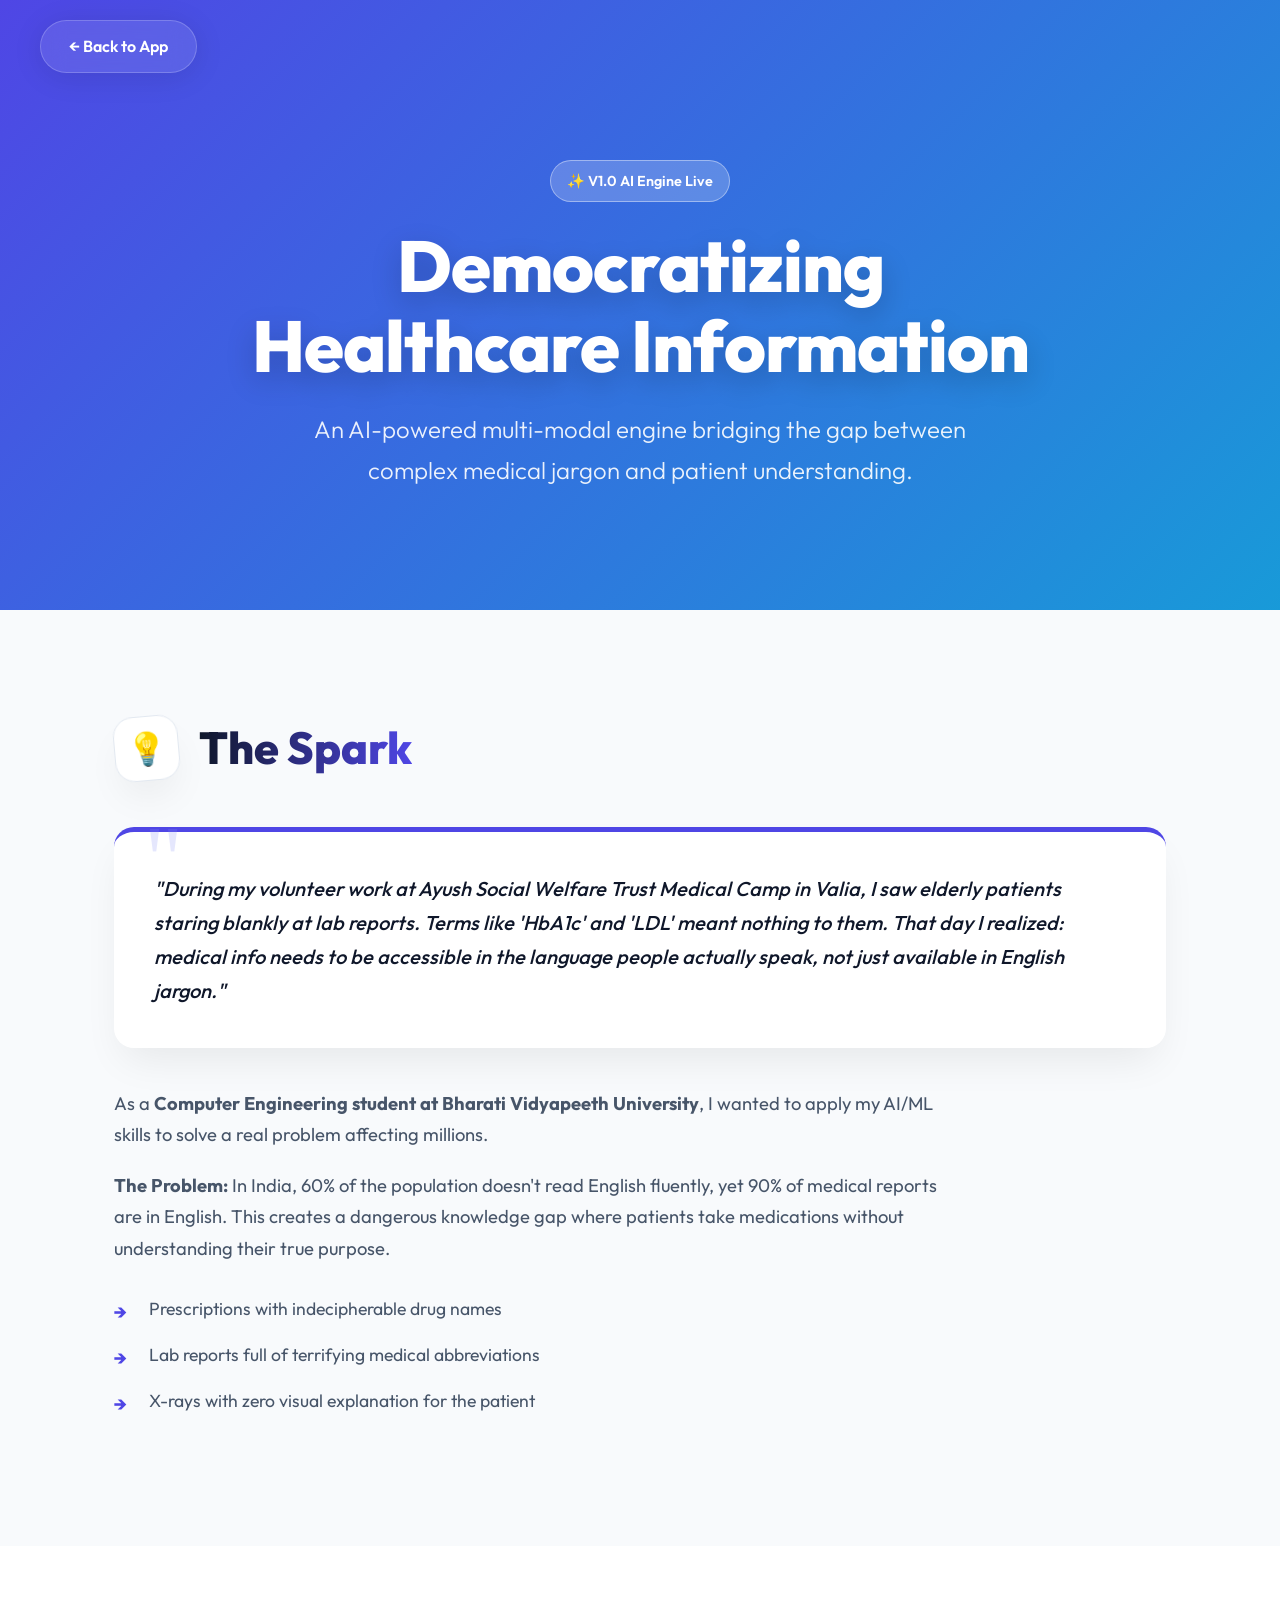
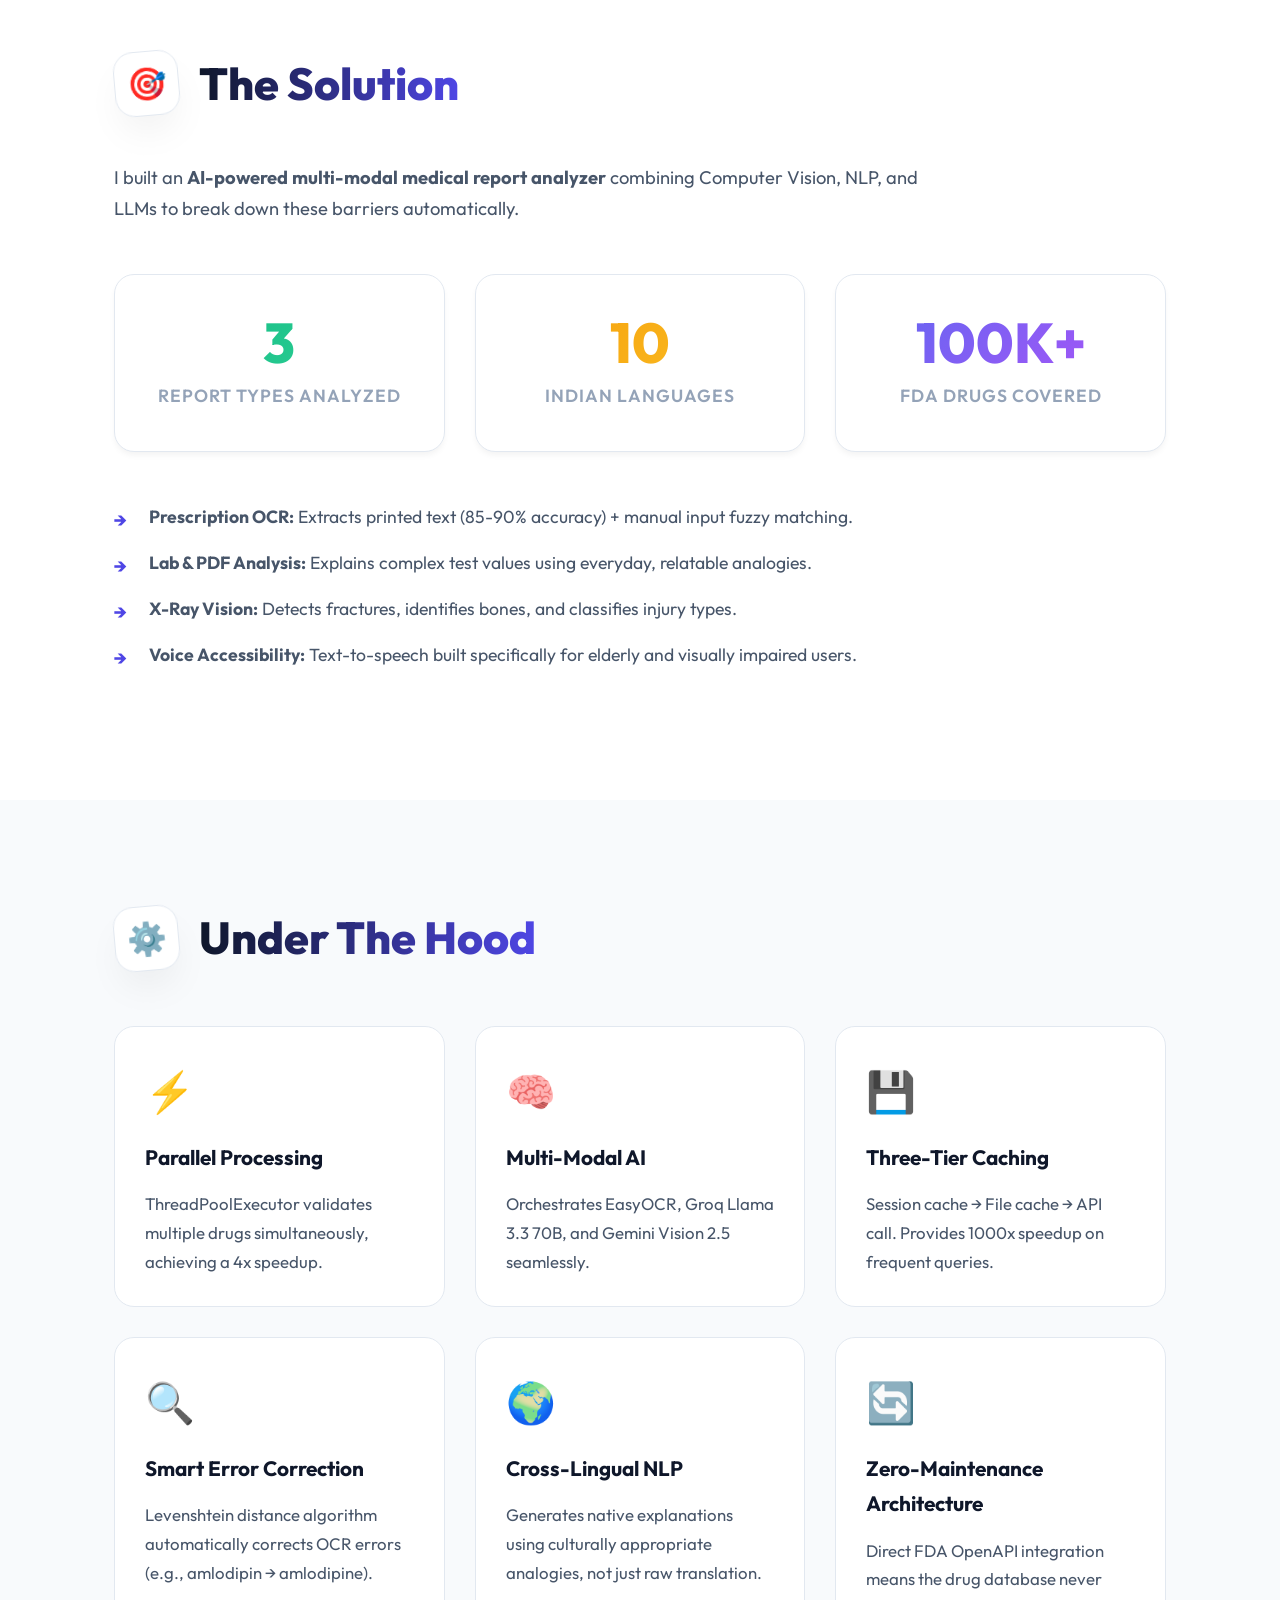
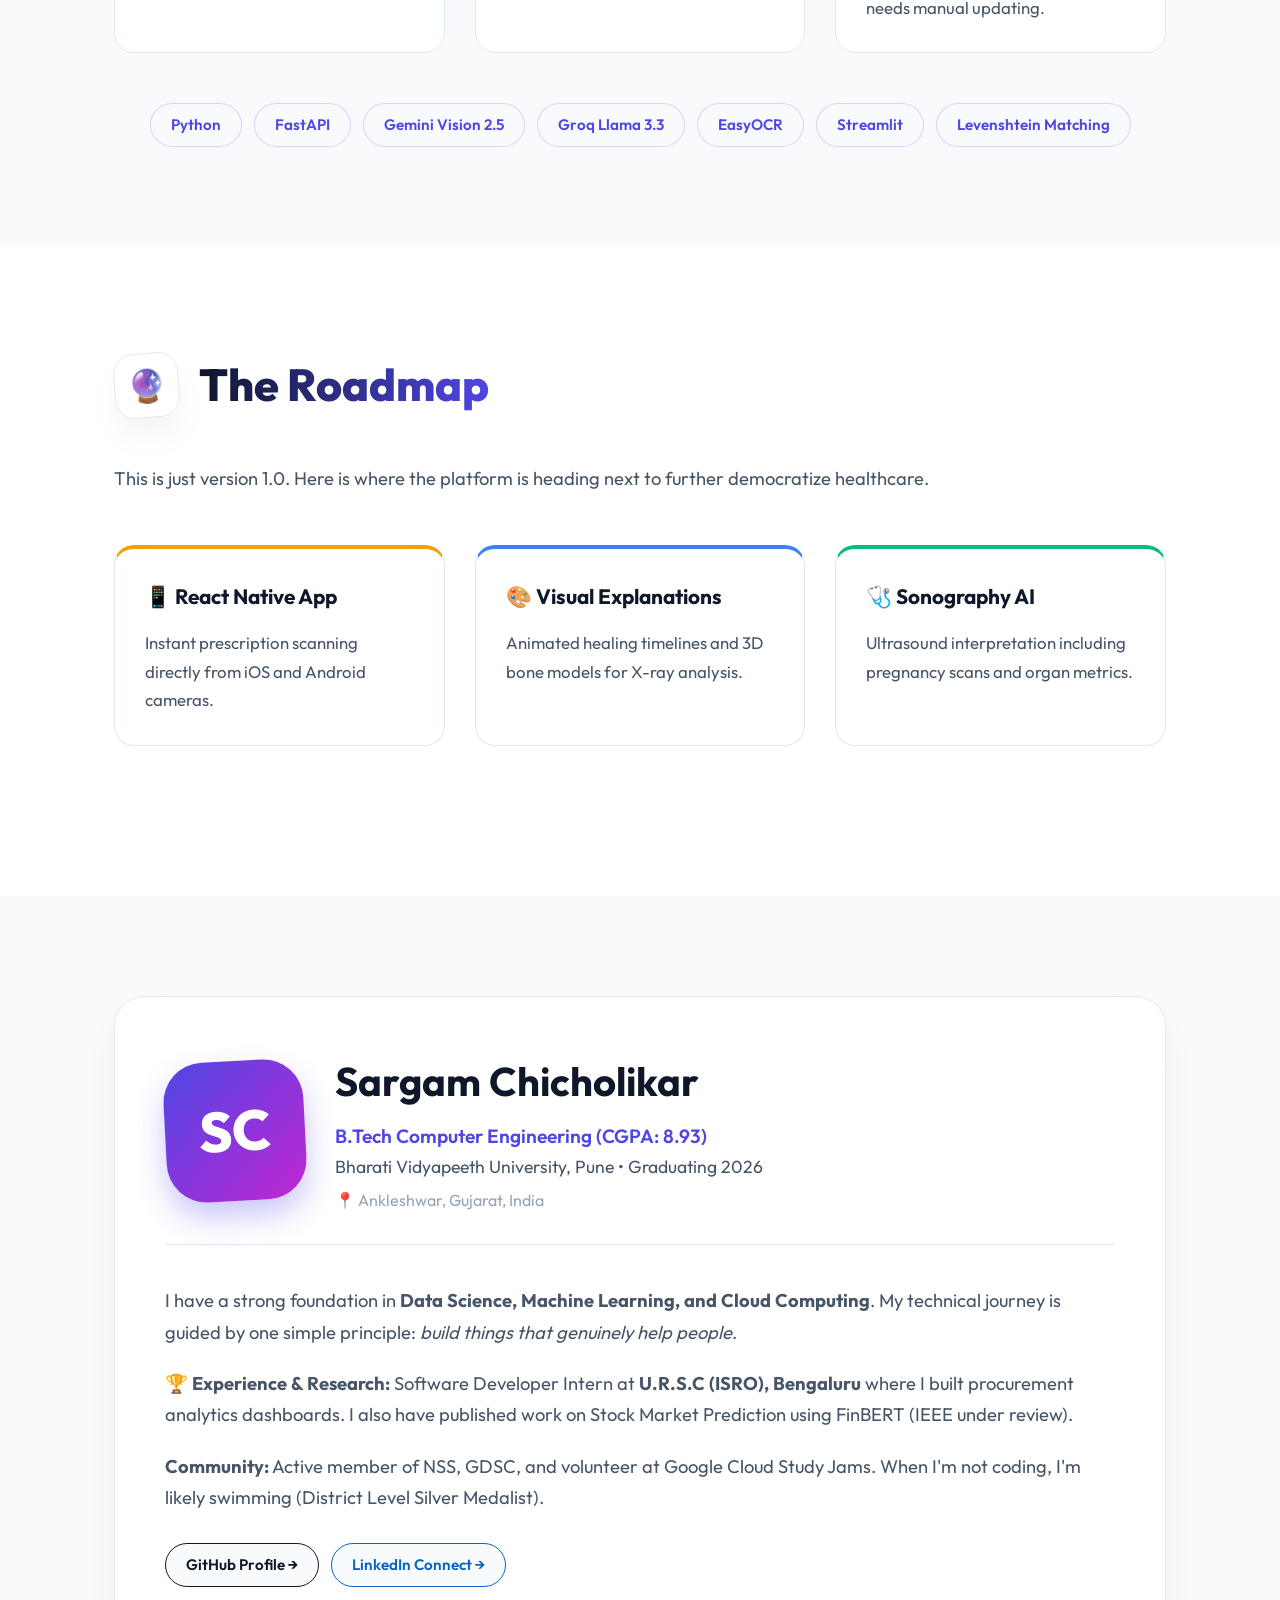
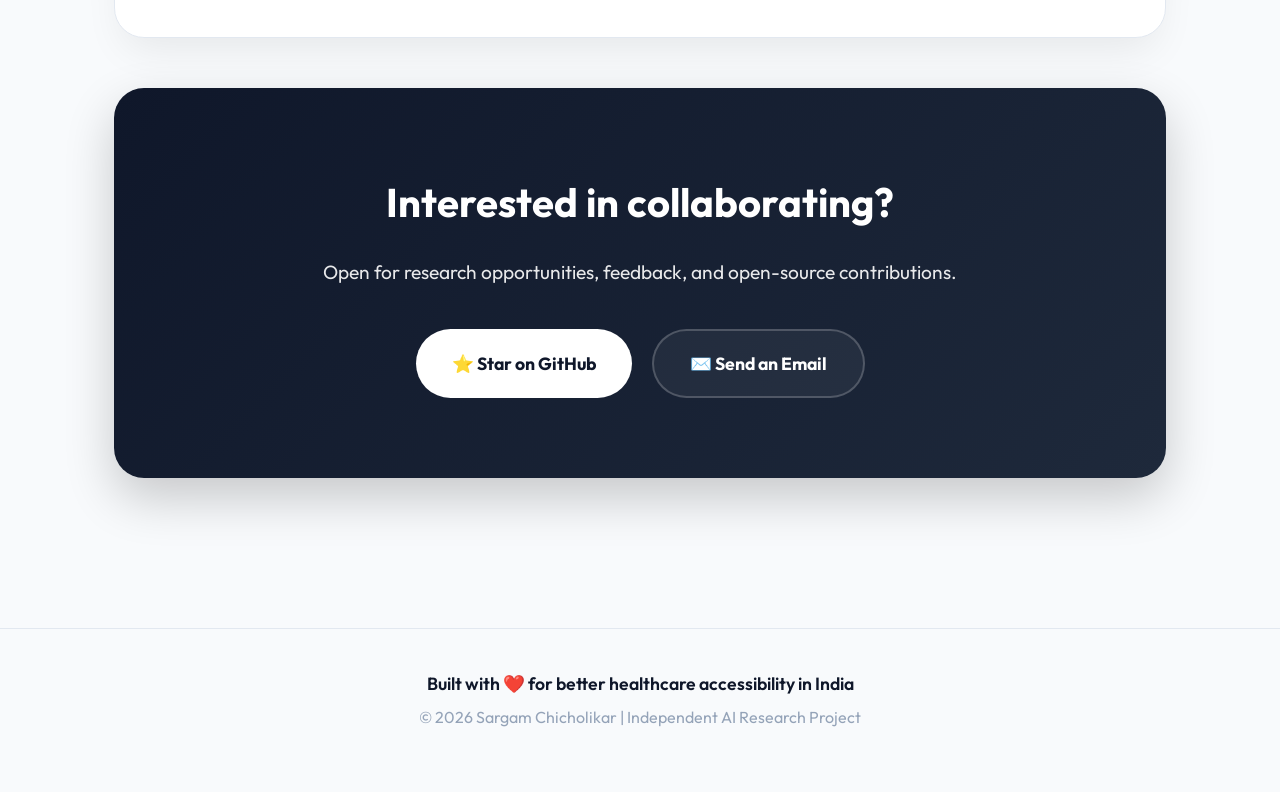
==== frontend/about.html @ a41c25e9 "Initial commit: MediSimplify - AI Medical Report Analyzer" ====
<!DOCTYPE html>
<html lang="en">
<head>
    <meta charset="UTF-8">
    <meta name="viewport" content="width=device-width, initial-scale=1.0">
    <title>About - Medical Report Simplifier</title>
    <link href="https://fonts.googleapis.com/css2?family=Outfit:wght@300;400;500;600;700;800&display=swap" rel="stylesheet">
    
    <style>
        :root {
            --primary: #4f46e5;
            --primary-light: #818cf8;
            --secondary: #c026d3;
            --accent: #06b6d4;
            --success: #10b981;
            --warning: #f59e0b;
            --danger: #ef4444;
            --text-dark: #0f172a;
            --text-body: #475569;
            --text-light: #94a3b8;
            --bg-main: #f8fafc;
            --bg-card: #ffffff;
            --border: #e2e8f0;
            --radius-sm: 12px;
            --radius-md: 20px;
            --radius-lg: 30px;
            --shadow-float: 0 20px 40px -10px rgba(0,0,0,0.08);
            --shadow-card: 0 4px 6px -1px rgba(0,0,0,0.05);
        }

        * { margin: 0; padding: 0; box-sizing: border-box; }

        body {
            font-family: 'Outfit', sans-serif;
            background-color: var(--bg-main);
            color: var(--text-dark);
            line-height: 1.7;
            overflow-x: hidden;
            -webkit-font-smoothing: antialiased;
        }

        /* --- Animations --- */
        @keyframes float {
            0% { transform: translateY(0px); }
            50% { transform: translateY(-10px); }
            100% { transform: translateY(0px); }
        }

        @keyframes gradientShift {
            0% { background-position: 0% 50%; }
            50% { background-position: 100% 50%; }
            100% { background-position: 0% 50%; }
        }

        @keyframes fadeUp {
            from { opacity: 0; transform: translateY(30px); }
            to { opacity: 1; transform: translateY(0); }
        }

        .animate-up {
            animation: fadeUp 1s cubic-bezier(0.16, 1, 0.3, 1) forwards;
            opacity: 0;
        }

        .delay-1 { animation-delay: 0.2s; }
        .delay-2 { animation-delay: 0.4s; }
        .delay-3 { animation-delay: 0.6s; }

        /* --- Layout --- */
        .container {
            max-width: 1100px;
            margin: 0 auto;
            padding: 0 24px;
        }

        section { padding: 100px 0; position: relative; }

        /* --- Hero Section --- */
        .hero {
            position: relative;
            padding: 160px 20px 120px;
            background: linear-gradient(-45deg, #4f46e5, #c026d3, #06b6d4, #4f46e5);
            background-size: 400% 400%;
            animation: gradientShift 15s ease infinite;
            color: white;
            text-align: center;
            overflow: hidden;
        }

        /* Glassmorphism Navigation */
        .nav-header {
            position: absolute;
            top: 20px;
            left: 50%;
            transform: translateX(-50%);
            width: 95%;
            max-width: 1200px;
            display: flex;
            justify-content: flex-start;
            z-index: 100;
        }

        .back-btn {
            background: rgba(255, 255, 255, 0.1);
            backdrop-filter: blur(12px);
            -webkit-backdrop-filter: blur(12px);
            color: white;
            padding: 12px 28px;
            border-radius: 50px;
            text-decoration: none;
            font-weight: 600;
            border: 1px solid rgba(255, 255, 255, 0.2);
            transition: all 0.3s ease;
            box-shadow: 0 4px 30px rgba(0, 0, 0, 0.1);
        }

        .back-btn:hover {
            background: rgba(255, 255, 255, 0.2);
            transform: translateY(-2px);
        }

        .version-badge {
            background: rgba(255,255,255,0.2);
            backdrop-filter: blur(10px);
            padding: 8px 16px;
            border-radius: 50px;
            font-size: 0.9rem;
            font-weight: 600;
            display: inline-block;
            margin-bottom: 24px;
            border: 1px solid rgba(255,255,255,0.4);
        }

        .hero h1 {
            font-size: clamp(3rem, 6vw, 4.5rem);
            font-weight: 800;
            line-height: 1.1;
            margin-bottom: 24px;
            letter-spacing: -1px;
            text-shadow: 0 10px 30px rgba(0,0,0,0.2);
        }

        .hero .subtitle {
            font-size: clamp(1.2rem, 2.5vw, 1.5rem);
            color: rgba(255, 255, 255, 0.9);
            max-width: 700px;
            margin: 0 auto;
            font-weight: 300;
        }

        /* --- Typography & Components --- */
        .section-header {
            display: flex;
            align-items: center;
            gap: 20px;
            margin-bottom: 40px;
        }

        .icon-box {
            width: 65px;
            height: 65px;
            background: white;
            border-radius: 20px;
            display: flex;
            align-items: center;
            justify-content: center;
            font-size: 2rem;
            box-shadow: var(--shadow-float);
            border: 1px solid var(--border);
            transform: rotate(-5deg);
            transition: transform 0.3s ease;
        }

        section:hover .icon-box { transform: rotate(0deg) scale(1.1); }

        .section-title {
            font-size: clamp(2rem, 4vw, 2.8rem);
            font-weight: 800;
            background: linear-gradient(to right, var(--text-dark), var(--primary));
            -webkit-background-clip: text;
            -webkit-text-fill-color: transparent;
        }

        .text-block {
            font-size: 1.15rem;
            color: var(--text-body);
            max-width: 850px;
            margin-bottom: 24px;
        }

        /* Beautiful Quote Box */
        .quote-card {
            background: white;
            padding: 40px;
            border-radius: var(--radius-md);
            position: relative;
            box-shadow: var(--shadow-float);
            margin: 40px 0;
            border-top: 5px solid var(--primary);
        }

        .quote-card::before {
            content: '"';
            position: absolute;
            top: -20px;
            left: 30px;
            font-size: 6rem;
            color: var(--primary-light);
            opacity: 0.2;
            font-family: serif;
            line-height: 1;
        }

        .quote-card p {
            font-size: 1.25rem;
            color: var(--text-dark);
            font-style: italic;
            position: relative;
            z-index: 2;
            font-weight: 500;
        }

        /* Modern Lists */
        .styled-list { list-style: none; margin: 30px 0; }
        .styled-list li {
            position: relative;
            padding-left: 35px;
            margin-bottom: 16px;
            font-size: 1.1rem;
            color: var(--text-body);
        }
        .styled-list li::before {
            content: '→';
            position: absolute;
            left: 0;
            top: 2px;
            color: var(--primary);
            font-weight: bold;
            font-size: 1.2rem;
        }

        /* Grids */
        .grid-3 {
            display: grid;
            grid-template-columns: repeat(auto-fit, minmax(300px, 1fr));
            gap: 30px;
            margin: 50px 0;
        }

        .stat-card {
            background: white;
            padding: 40px 30px;
            border-radius: var(--radius-md);
            text-align: center;
            box-shadow: var(--shadow-card);
            border: 1px solid var(--border);
            transition: all 0.4s ease;
            position: relative;
            overflow: hidden;
        }

        .stat-card::before {
            content: '';
            position: absolute;
            top: 0; left: 0; width: 100%; height: 4px;
            background: linear-gradient(to right, var(--primary), var(--secondary));
            opacity: 0;
            transition: opacity 0.3s ease;
        }

        .stat-card:hover {
            transform: translateY(-10px);
            box-shadow: var(--shadow-float);
        }
        .stat-card:hover::before { opacity: 1; }

        .stat-num {
            font-size: 3.5rem;
            font-weight: 800;
            background: linear-gradient(135deg, var(--primary), var(--secondary));
            -webkit-background-clip: text;
            -webkit-text-fill-color: transparent;
            line-height: 1;
            margin-bottom: 10px;
        }

        .stat-label { font-size: 1.1rem; font-weight: 600; color: var(--text-light); text-transform: uppercase; letter-spacing: 1px; }

        /* Future Feature Cards */
        .feature-box {
            background: white;
            padding: 30px;
            border-radius: var(--radius-md);
            border: 1px solid var(--border);
            transition: all 0.3s ease;
            display: flex;
            flex-direction: column;
            gap: 15px;
        }
        
        .feature-box:hover { box-shadow: var(--shadow-float); transform: scale(1.02); }
        .feature-icon { font-size: 2.5rem; }
        .feature-title { font-size: 1.3rem; font-weight: 700; color: var(--text-dark); }
        .feature-desc { color: var(--text-body); font-size: 1.05rem; }

        /* Developer Card */
        .dev-container {
            background: white;
            border-radius: var(--radius-lg);
            padding: 50px;
            box-shadow: var(--shadow-float);
            position: relative;
            overflow: hidden;
            border: 1px solid var(--border);
        }

        .dev-header {
            display: flex;
            align-items: center;
            gap: 30px;
            margin-bottom: 40px;
            border-bottom: 1px solid var(--border);
            padding-bottom: 30px;
        }

        .dev-avatar {
            width: 140px;
            height: 140px;
            background: linear-gradient(135deg, var(--primary), var(--secondary));
            border-radius: 40px;
            display: flex;
            align-items: center;
            justify-content: center;
            font-size: 3.5rem;
            color: white;
            font-weight: 800;
            box-shadow: 0 15px 30px rgba(79, 70, 229, 0.3);
            transform: rotate(-3deg);
        }

        .dev-info h3 { font-size: 2.5rem; margin-bottom: 5px; color: var(--text-dark); }
        .dev-info .degree { font-size: 1.2rem; color: var(--primary); font-weight: 600; }
        .dev-info .uni { color: var(--text-body); font-size: 1.1rem; }

        /* Tech Tags */
        .tags-wrapper { display: flex; flex-wrap: wrap; gap: 12px; margin-top: 20px; }
        .tech-tag {
            background: var(--bg-main);
            color: var(--primary);
            padding: 8px 20px;
            border-radius: 50px;
            font-weight: 600;
            font-size: 0.95rem;
            border: 1px solid rgba(79, 70, 229, 0.2);
            transition: all 0.3s ease;
        }
        .tech-tag:hover { background: var(--primary); color: white; transform: translateY(-3px); }

        /* CTA Section */
        .cta {
            background: linear-gradient(135deg, var(--text-dark) 0%, #1e293b 100%);
            border-radius: var(--radius-lg);
            padding: 80px 40px;
            text-align: center;
            color: white;
            margin: 50px 0;
            box-shadow: 0 20px 50px rgba(0,0,0,0.2);
        }

        .cta h2 { font-size: 2.5rem; margin-bottom: 20px; }
        .btn-flex { display: flex; justify-content: center; gap: 20px; flex-wrap: wrap; margin-top: 40px; }
        
        .btn {
            padding: 18px 36px;
            border-radius: 50px;
            font-weight: 700;
            font-size: 1.1rem;
            text-decoration: none;
            transition: all 0.3s ease;
            display: inline-flex;
            align-items: center;
            gap: 10px;
        }
        
        .btn-primary { background: white; color: var(--text-dark); }
        .btn-primary:hover { transform: translateY(-5px); box-shadow: 0 15px 30px rgba(255,255,255,0.2); }
        
        .btn-outline {
            background: rgba(255,255,255,0.05);
            color: white;
            border: 2px solid rgba(255,255,255,0.2);
        }
        .btn-outline:hover { background: rgba(255,255,255,0.1); border-color: white; transform: translateY(-5px); }

        /* Footer */
        footer { text-align: center; padding: 40px 20px 60px; color: var(--text-light); border-top: 1px solid var(--border); }

        @media (max-width: 768px) {
            .hero { padding: 140px 20px 80px; }
            .dev-header { flex-direction: column; text-align: center; }
            .dev-avatar { margin: 0 auto; transform: rotate(0); }
            .section-title { font-size: 2.2rem; }
        }
    </style>
</head>
<body>

    <nav class="nav-header">
        <a href="/" class="back-btn">← Back to App</a>
    </nav>

    <header class="hero">
        <div class="container animate-up">
            <span class="version-badge">✨ V1.0 AI Engine Live</span>
            <h1>Democratizing<br>Healthcare Information</h1>
            <p class="subtitle">An AI-powered multi-modal engine bridging the gap between complex medical jargon and patient understanding.</p>
        </div>
    </header>

    <section>
        <div class="container">
            <div class="section-header animate-up">
                <div class="icon-box">💡</div>
                <h2 class="section-title">The Spark</h2>
            </div>
            
            <div class="quote-card animate-up delay-1">
                <p>
                    "During my volunteer work at Ayush Social Welfare Trust Medical Camp in Valia, I saw elderly patients staring blankly at lab reports. Terms like 'HbA1c' and 'LDL' meant nothing to them. That day I realized: medical info needs to be accessible in the language people actually speak, not just available in English jargon."
                </p>
            </div>

            <div class="text-block animate-up delay-2">
                <p style="margin-bottom: 20px;">
                    As a <strong>Computer Engineering student at Bharati Vidyapeeth University</strong>, I wanted to apply my AI/ML skills to solve a real problem affecting millions. 
                </p>
                <p>
                    <strong>The Problem:</strong> In India, 60% of the population doesn't read English fluently, yet 90% of medical reports are in English. This creates a dangerous knowledge gap where patients take medications without understanding their true purpose.
                </p>
            </div>
            
            <ul class="styled-list animate-up delay-3">
                <li>Prescriptions with indecipherable drug names</li>
                <li>Lab reports full of terrifying medical abbreviations</li>
                <li>X-rays with zero visual explanation for the patient</li>
            </ul>
        </div>
    </section>

    <section style="background-color: white;">
        <div class="container">
            <div class="section-header animate-up">
                <div class="icon-box" style="color: var(--success);">🎯</div>
                <h2 class="section-title">The Solution</h2>
            </div>

            <p class="text-block animate-up delay-1">
                I built an <strong>AI-powered multi-modal medical report analyzer</strong> combining Computer Vision, NLP, and LLMs to break down these barriers automatically.
            </p>

            <div class="grid-3 animate-up delay-2">
                <div class="stat-card">
                    <div class="stat-num" style="background: linear-gradient(135deg, #10b981, #34d399); -webkit-background-clip: text;">3</div>
                    <div class="stat-label">Report Types Analyzed</div>
                </div>
                <div class="stat-card">
                    <div class="stat-num" style="background: linear-gradient(135deg, #f59e0b, #fbbf24); -webkit-background-clip: text;">10</div>
                    <div class="stat-label">Indian Languages</div>
                </div>
                <div class="stat-card">
                    <div class="stat-num" style="background: linear-gradient(135deg, #6366f1, #a855f7); -webkit-background-clip: text;">100K+</div>
                    <div class="stat-label">FDA Drugs Covered</div>
                </div>
            </div>

            <div class="text-block animate-up delay-3" style="max-width: 100%;">
                <ul class="styled-list">
                    <li><strong>Prescription OCR:</strong> Extracts printed text (85-90% accuracy) + manual input fuzzy matching.</li>
                    <li><strong>Lab & PDF Analysis:</strong> Explains complex test values using everyday, relatable analogies.</li>
                    <li><strong>X-Ray Vision:</strong> Detects fractures, identifies bones, and classifies injury types.</li>
                    <li><strong>Voice Accessibility:</strong> Text-to-speech built specifically for elderly and visually impaired users.</li>
                </ul>
            </div>
        </div>
    </section>

    <section>
        <div class="container">
            <div class="section-header animate-up">
                <div class="icon-box" style="color: var(--primary);">⚙️</div>
                <h2 class="section-title">Under The Hood</h2>
            </div>

            <div class="grid-3 animate-up delay-1">
                <div class="feature-box">
                    <div class="feature-icon">⚡</div>
                    <div class="feature-title">Parallel Processing</div>
                    <div class="feature-desc">ThreadPoolExecutor validates multiple drugs simultaneously, achieving a 4x speedup.</div>
                </div>
                <div class="feature-box">
                    <div class="feature-icon">🧠</div>
                    <div class="feature-title">Multi-Modal AI</div>
                    <div class="feature-desc">Orchestrates EasyOCR, Groq Llama 3.3 70B, and Gemini Vision 2.5 seamlessly.</div>
                </div>
                <div class="feature-box">
                    <div class="feature-icon">💾</div>
                    <div class="feature-title">Three-Tier Caching</div>
                    <div class="feature-desc">Session cache → File cache → API call. Provides 1000x speedup on frequent queries.</div>
                </div>
                <div class="feature-box">
                    <div class="feature-icon">🔍</div>
                    <div class="feature-title">Smart Error Correction</div>
                    <div class="feature-desc">Levenshtein distance algorithm automatically corrects OCR errors (e.g., amlodipin → amlodipine).</div>
                </div>
                <div class="feature-box">
                    <div class="feature-icon">🌍</div>
                    <div class="feature-title">Cross-Lingual NLP</div>
                    <div class="feature-desc">Generates native explanations using culturally appropriate analogies, not just raw translation.</div>
                </div>
                <div class="feature-box">
                    <div class="feature-icon">🔄</div>
                    <div class="feature-title">Zero-Maintenance Architecture</div>
                    <div class="feature-desc">Direct FDA OpenAPI integration means the drug database never needs manual updating.</div>
                </div>
            </div>

            <div class="tags-wrapper animate-up delay-2" style="margin-top: 40px; justify-content: center;">
                <span class="tech-tag">Python</span>
                <span class="tech-tag">FastAPI</span>
                <span class="tech-tag">Gemini Vision 2.5</span>
                <span class="tech-tag">Groq Llama 3.3</span>
                <span class="tech-tag">EasyOCR</span>
                <span class="tech-tag">Streamlit</span>
                <span class="tech-tag">Levenshtein Matching</span>
            </div>
        </div>
    </section>

    <section style="background-color: white;">
        <div class="container">
            <div class="section-header animate-up">
                <div class="icon-box" style="color: var(--secondary);">🔮</div>
                <h2 class="section-title">The Roadmap</h2>
            </div>
            
            <p class="text-block animate-up delay-1">This is just version 1.0. Here is where the platform is heading next to further democratize healthcare.</p>

            <div class="grid-3 animate-up delay-2">
                <div class="feature-box" style="border-top: 4px solid #f59e0b;">
                    <div class="feature-title">📱 React Native App</div>
                    <div class="feature-desc">Instant prescription scanning directly from iOS and Android cameras.</div>
                </div>
                <div class="feature-box" style="border-top: 4px solid #3b82f6;">
                    <div class="feature-title">🎨 Visual Explanations</div>
                    <div class="feature-desc">Animated healing timelines and 3D bone models for X-ray analysis.</div>
                </div>
                <div class="feature-box" style="border-top: 4px solid #10b981;">
                    <div class="feature-title">🩺 Sonography AI</div>
                    <div class="feature-desc">Ultrasound interpretation including pregnancy scans and organ metrics.</div>
                </div>
            </div>
        </div>
    </section>

    <section>
        <div class="container">
            <div class="dev-container animate-up">
                <div class="dev-header">
                    <div class="dev-avatar">SC</div>
                    <div class="dev-info">
                        <h3>Sargam Chicholikar</h3>
                        <div class="degree">B.Tech Computer Engineering (CGPA: 8.93)</div>
                        <div class="uni">Bharati Vidyapeeth University, Pune • Graduating 2026</div>
                        <div style="color: var(--text-light); margin-top: 5px;">📍 Ankleshwar, Gujarat, India</div>
                    </div>
                </div>

                <div class="text-block" style="max-width: 100%;">
                    <p style="margin-bottom: 20px;">
                        I have a strong foundation in <strong>Data Science, Machine Learning, and Cloud Computing</strong>. My technical journey is guided by one simple principle: <em>build things that genuinely help people</em>.
                    </p>
                    <p style="margin-bottom: 20px;">
                        <strong>🏆 Experience & Research:</strong> Software Developer Intern at <strong>U.R.S.C (ISRO), Bengaluru</strong> where I built procurement analytics dashboards. I also have published work on Stock Market Prediction using FinBERT (IEEE under review).
                    </p>
                    <p>
                        <strong>Community:</strong> Active member of NSS, GDSC, and volunteer at Google Cloud Study Jams. When I'm not coding, I'm likely swimming (District Level Silver Medalist).
                    </p>
                </div>

                <div class="tags-wrapper" style="margin-top: 30px;">
                    <a href="https://github.com/Sargamchicholikar" target="_blank" class="tech-tag" style="text-decoration: none; border-color: var(--text-dark); color: var(--text-dark);">GitHub Profile →</a>
                    <a href="https://www.linkedin.com/in/sargam-chicholikar" target="_blank" class="tech-tag" style="text-decoration: none; border-color: #0a66c2; color: #0a66c2;">LinkedIn Connect →</a>
                </div>
            </div>
            
            <div class="cta animate-up delay-1">
                <h2>Interested in collaborating?</h2>
                <p style="font-size: 1.2rem; opacity: 0.9;">Open for research opportunities, feedback, and open-source contributions.</p>
                
                <div class="btn-flex">
                    <a href="https://github.com/Sargamchicholikar/medical-simplifier" target="_blank" class="btn btn-primary">
                        ⭐ Star on GitHub
                    </a>
                    <a href="mailto:sargamchicholikar@gmail.com" class="btn btn-outline">
                        ✉️ Send an Email
                    </a>
                </div>
            </div>
        </div>
    </section>

    <footer>
        <p style="font-weight: 600; color: var(--text-dark); font-size: 1.1rem; margin-bottom: 5px;">Built with ❤️ for better healthcare accessibility in India</p>
        <p>© 2026 Sargam Chicholikar | Independent AI Research Project</p>
    </footer>

    <script>
        document.addEventListener("DOMContentLoaded", function() {
            const observer = new IntersectionObserver((entries) => {
                entries.forEach(entry => {
                    if (entry.isIntersecting) {
                        entry.target.style.animationPlayState = 'running';
                        observer.unobserve(entry.target);
                    }
                });
            }, { threshold: 0.1 });

            document.querySelectorAll('.animate-up').forEach(el => {
                el.style.animationPlayState = 'paused';
                observer.observe(el);
            });
        });
    </script>
</body>
</html>
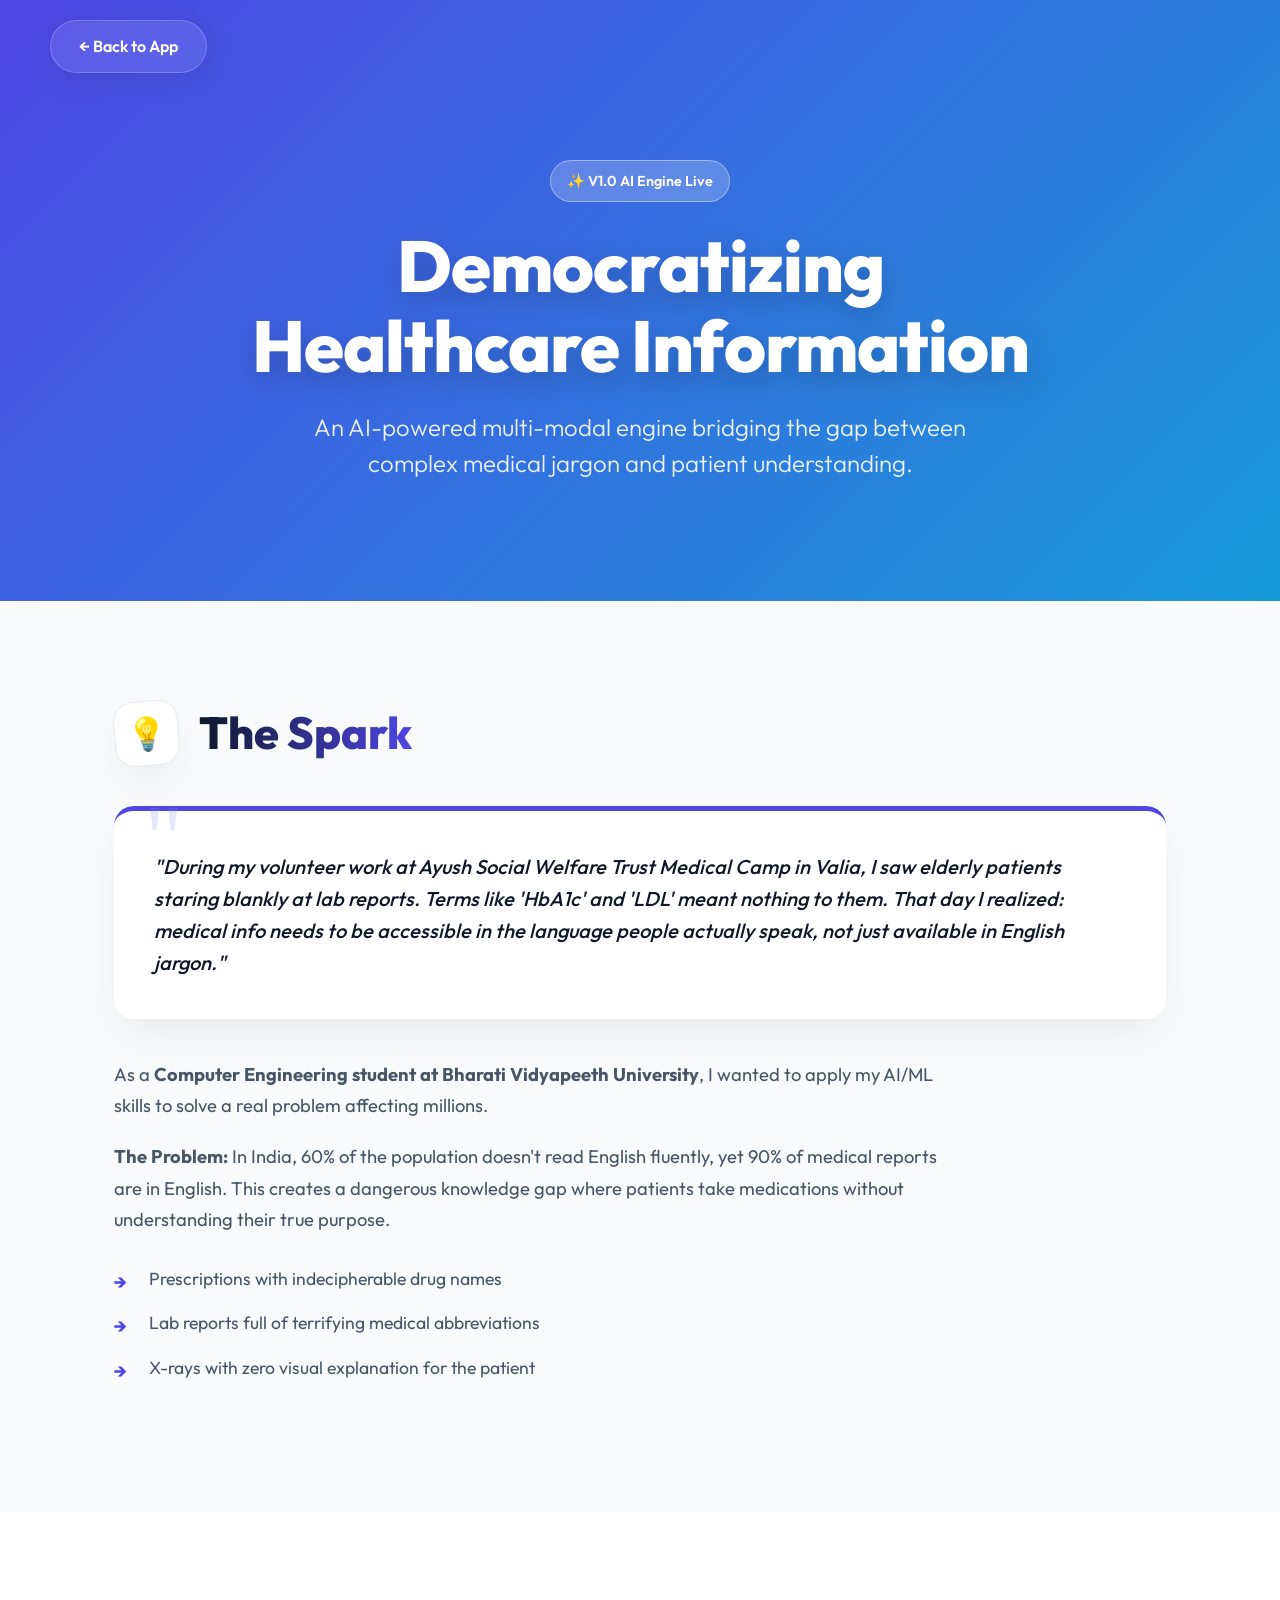
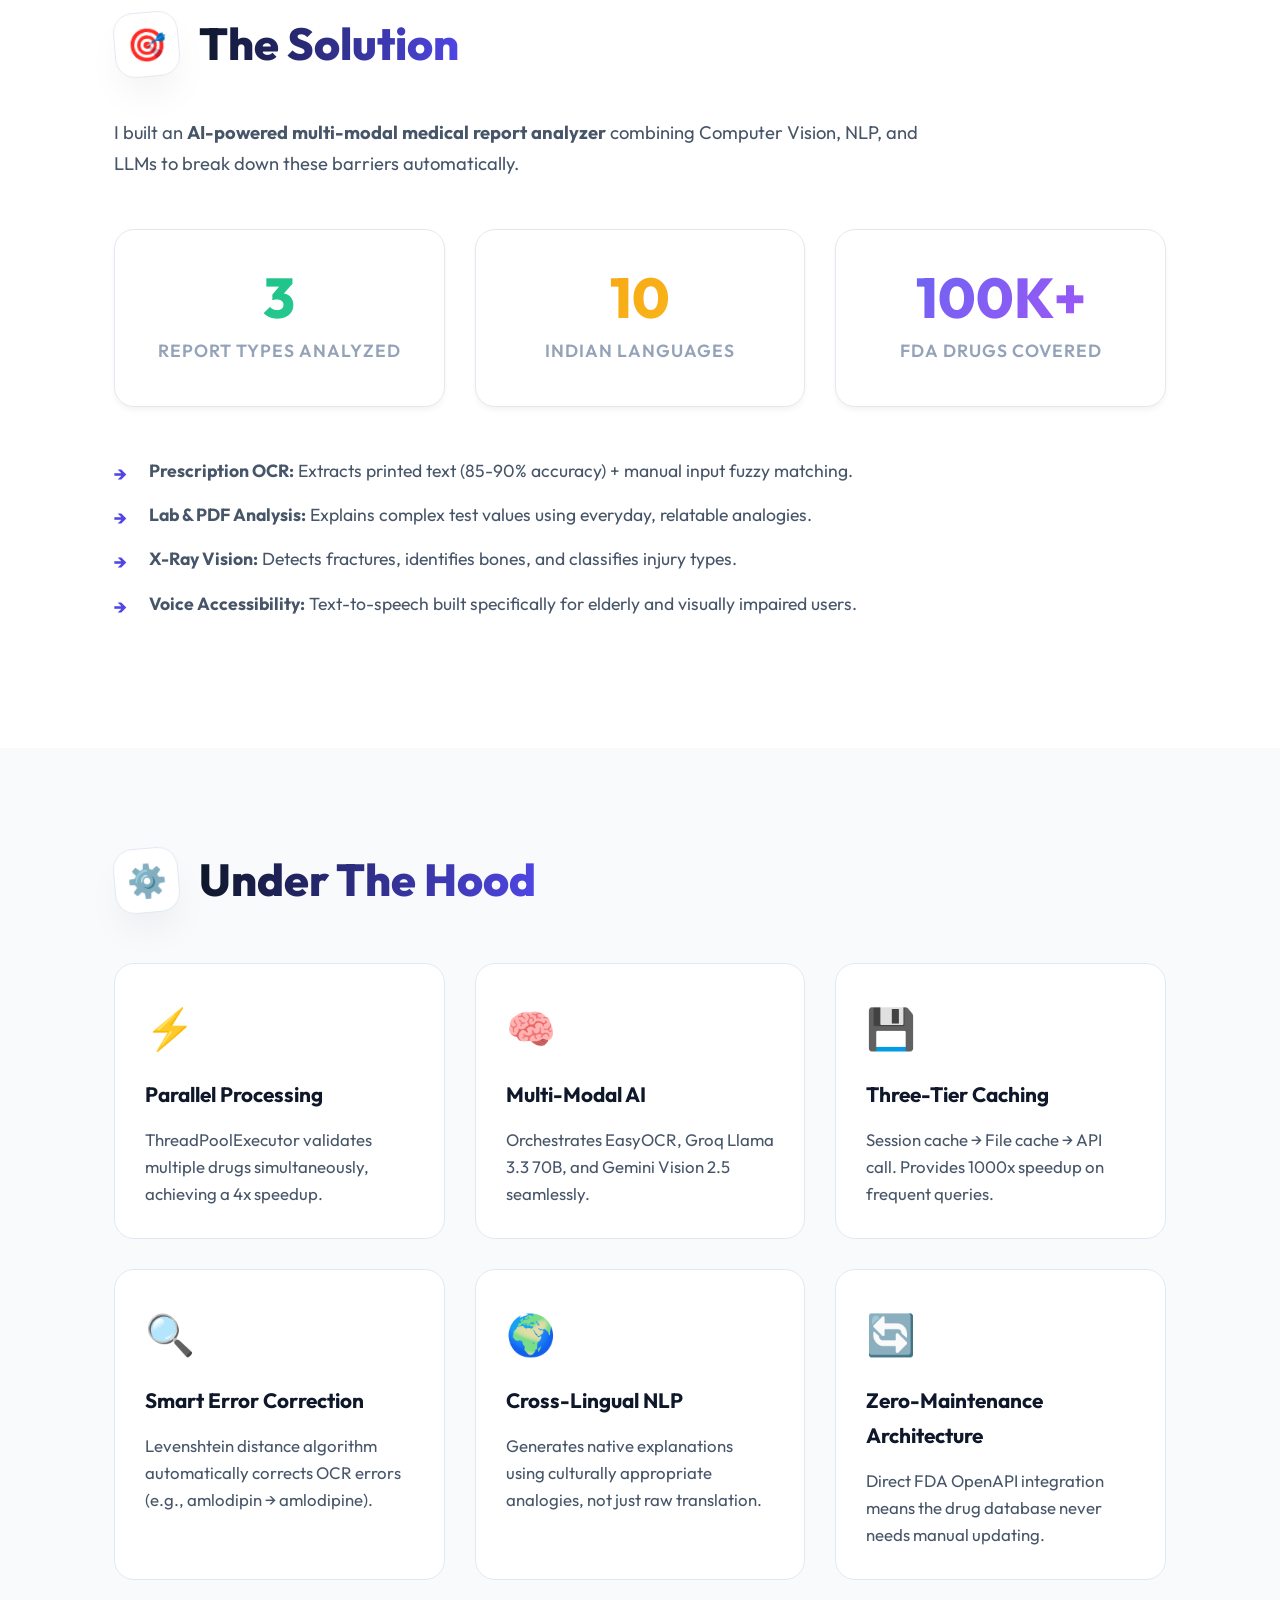
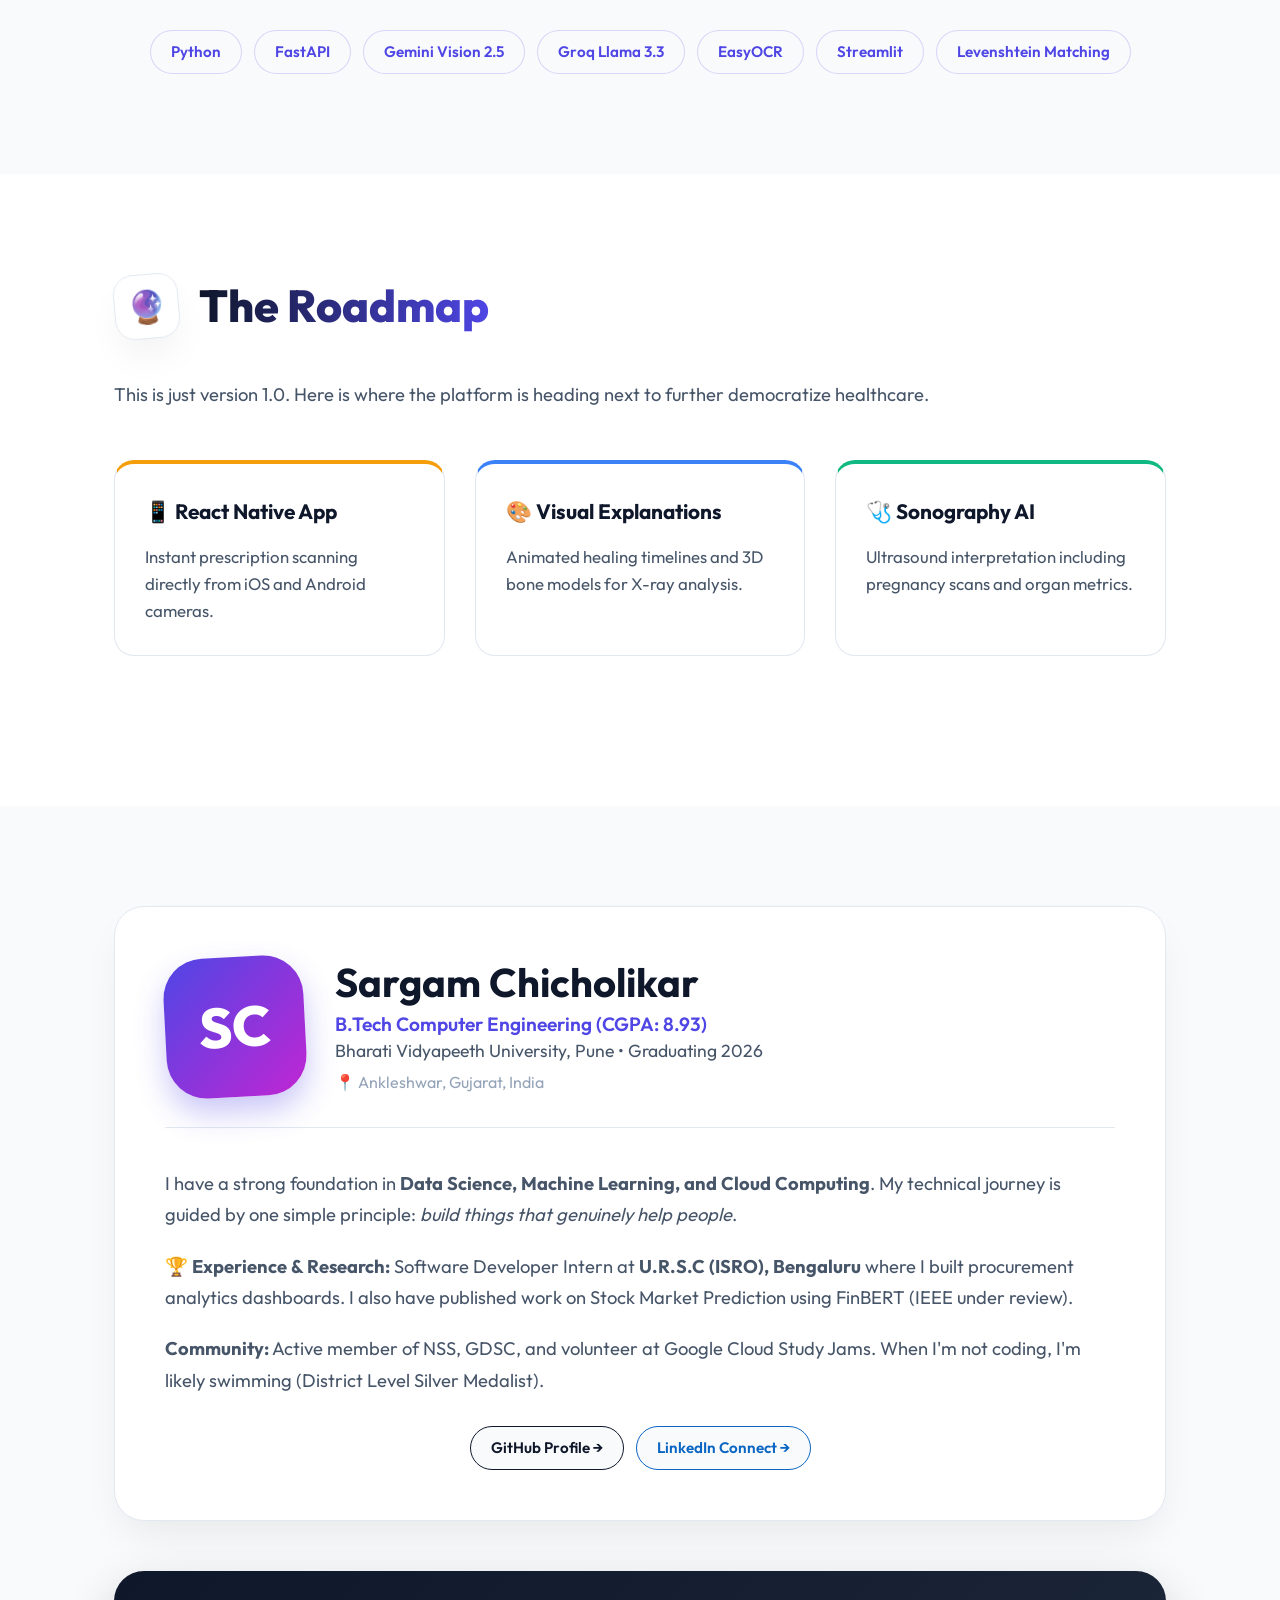
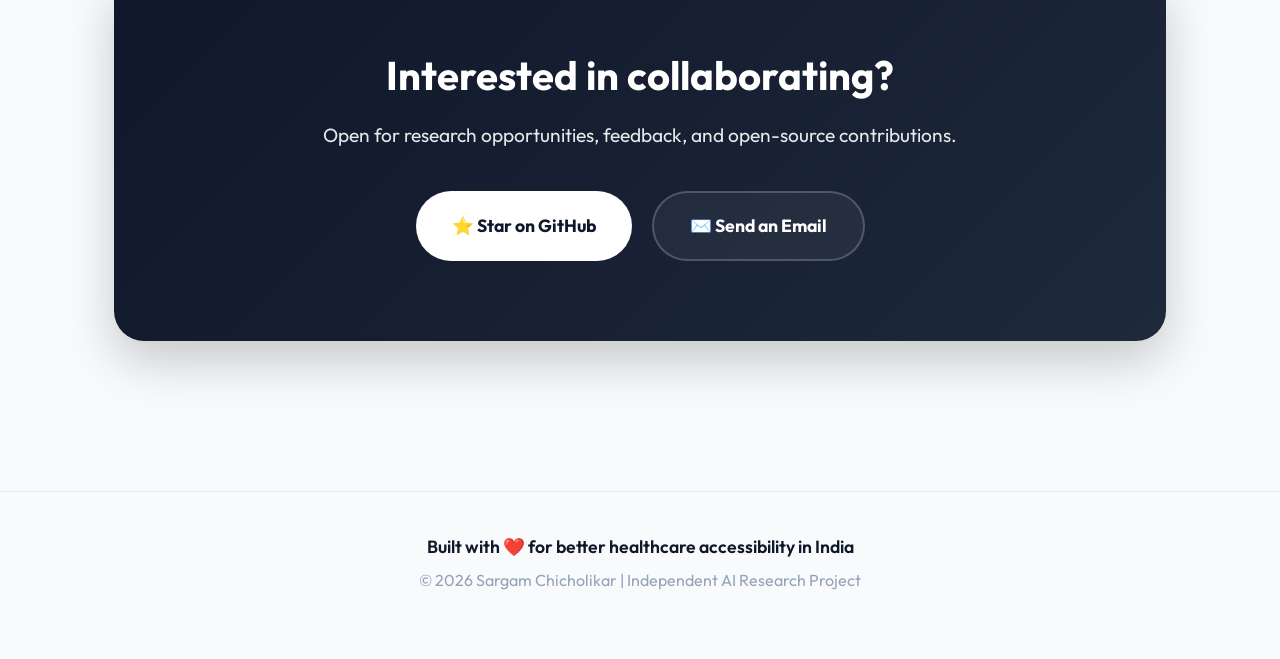
==== commit c0337722: "finnal code updation" ====
--- a/frontend/about.html
+++ b/frontend/about.html
@@ -7,401 +7,628 @@
     <link href="https://fonts.googleapis.com/css2?family=Outfit:wght@300;400;500;600;700;800&display=swap" rel="stylesheet">
     
     <style>
-        :root {
-            --primary: #4f46e5;
-            --primary-light: #818cf8;
-            --secondary: #c026d3;
-            --accent: #06b6d4;
-            --success: #10b981;
-            --warning: #f59e0b;
-            --danger: #ef4444;
-            --text-dark: #0f172a;
-            --text-body: #475569;
-            --text-light: #94a3b8;
-            --bg-main: #f8fafc;
-            --bg-card: #ffffff;
-            --border: #e2e8f0;
-            --radius-sm: 12px;
-            --radius-md: 20px;
-            --radius-lg: 30px;
-            --shadow-float: 0 20px 40px -10px rgba(0,0,0,0.08);
-            --shadow-card: 0 4px 6px -1px rgba(0,0,0,0.05);
-        }
-
-        * { margin: 0; padding: 0; box-sizing: border-box; }
-
-        body {
-            font-family: 'Outfit', sans-serif;
-            background-color: var(--bg-main);
-            color: var(--text-dark);
-            line-height: 1.7;
-            overflow-x: hidden;
-            -webkit-font-smoothing: antialiased;
-        }
-
-        /* --- Animations --- */
-        @keyframes float {
-            0% { transform: translateY(0px); }
-            50% { transform: translateY(-10px); }
-            100% { transform: translateY(0px); }
-        }
-
-        @keyframes gradientShift {
-            0% { background-position: 0% 50%; }
-            50% { background-position: 100% 50%; }
-            100% { background-position: 0% 50%; }
-        }
-
-        @keyframes fadeUp {
-            from { opacity: 0; transform: translateY(30px); }
-            to { opacity: 1; transform: translateY(0); }
-        }
-
-        .animate-up {
-            animation: fadeUp 1s cubic-bezier(0.16, 1, 0.3, 1) forwards;
-            opacity: 0;
-        }
-
-        .delay-1 { animation-delay: 0.2s; }
-        .delay-2 { animation-delay: 0.4s; }
-        .delay-3 { animation-delay: 0.6s; }
-
-        /* --- Layout --- */
-        .container {
-            max-width: 1100px;
-            margin: 0 auto;
-            padding: 0 24px;
-        }
-
-        section { padding: 100px 0; position: relative; }
-
-        /* --- Hero Section --- */
-        .hero {
-            position: relative;
-            padding: 160px 20px 120px;
-            background: linear-gradient(-45deg, #4f46e5, #c026d3, #06b6d4, #4f46e5);
-            background-size: 400% 400%;
-            animation: gradientShift 15s ease infinite;
-            color: white;
+    :root {
+        --primary: #4f46e5;
+        --primary-light: #818cf8;
+        --secondary: #c026d3;
+        --accent: #06b6d4;
+        --success: #10b981;
+        --warning: #f59e0b;
+        --danger: #ef4444;
+        --text-dark: #0f172a;
+        --text-body: #475569;
+        --text-light: #94a3b8;
+        --bg-main: #f8fafc;
+        --bg-card: #ffffff;
+        --border: #e2e8f0;
+        --radius-sm: 12px;
+        --radius-md: 20px;
+        --radius-lg: 30px;
+        --shadow-float: 0 20px 40px -10px rgba(0,0,0,0.08);
+        --shadow-card: 0 4px 6px -1px rgba(0,0,0,0.05);
+    }
+
+    * { margin: 0; padding: 0; box-sizing: border-box; }
+
+    body {
+        font-family: 'Outfit', -apple-system, BlinkMacSystemFont, 'Segoe UI', sans-serif;
+        background-color: var(--bg-main);
+        color: var(--text-dark);
+        line-height: 1.7;
+        overflow-x: hidden;
+        -webkit-font-smoothing: antialiased;
+    }
+
+    /* Animations */
+    @keyframes gradientShift {
+        0%, 100% { background-position: 0% 50%; }
+        50% { background-position: 100% 50%; }
+    }
+
+    @keyframes fadeUp {
+        from { opacity: 0; transform: translateY(30px); }
+        to { opacity: 1; transform: translateY(0); }
+    }
+
+    .animate-up {
+        animation: fadeUp 1s cubic-bezier(0.16, 1, 0.3, 1) forwards;
+        opacity: 0;
+    }
+
+    .delay-1 { animation-delay: 0.2s; }
+    .delay-2 { animation-delay: 0.4s; }
+    .delay-3 { animation-delay: 0.6s; }
+
+    /* Layout - Responsive */
+    .container {
+        max-width: 1100px;
+        margin: 0 auto;
+        padding: 0 clamp(15px, 3vw, 24px);
+    }
+
+    section { 
+        padding: clamp(50px, 10vw, 100px) 0; 
+        position: relative; 
+    }
+
+    /* Hero Section - Responsive */
+    .hero {
+        position: relative;
+        padding: clamp(100px, 20vw, 160px) clamp(15px, 3vw, 20px) clamp(80px, 15vw, 120px);
+        background: linear-gradient(-45deg, #4f46e5, #c026d3, #06b6d4, #4f46e5);
+        background-size: 400% 400%;
+        animation: gradientShift 15s ease infinite;
+        color: white;
+        text-align: center;
+        overflow: hidden;
+    }
+
+    /* Navigation - Mobile Optimized */
+    .nav-header {
+        position: absolute;
+        top: clamp(15px, 3vw, 20px);
+        left: 50%;
+        transform: translateX(-50%);
+        width: 95%;
+        max-width: 1200px;
+        display: flex;
+        justify-content: flex-start;
+        z-index: 100;
+        padding: 0 10px;
+    }
+
+    .back-btn {
+        background: rgba(255, 255, 255, 0.1);
+        backdrop-filter: blur(12px);
+        color: white;
+        padding: clamp(10px, 2vw, 12px) clamp(20px, 4vw, 28px);
+        border-radius: 50px;
+        text-decoration: none;
+        font-weight: 600;
+        font-size: clamp(0.85rem, 2vw, 1rem);
+        border: 1px solid rgba(255, 255, 255, 0.2);
+        transition: all 0.3s ease;
+        box-shadow: 0 4px 30px rgba(0, 0, 0, 0.1);
+        display: inline-block;
+        touch-action: manipulation;
+    }
+
+    .back-btn:hover {
+        background: rgba(255, 255, 255, 0.2);
+        transform: translateY(-2px);
+    }
+
+    .back-btn:active {
+        transform: translateY(0);
+    }
+
+    .version-badge {
+        background: rgba(255,255,255,0.2);
+        backdrop-filter: blur(10px);
+        padding: clamp(6px, 1.5vw, 8px) clamp(12px, 2.5vw, 16px);
+        border-radius: 50px;
+        font-size: clamp(0.8rem, 1.8vw, 0.9rem);
+        font-weight: 600;
+        display: inline-block;
+        margin-bottom: clamp(15px, 3vw, 24px);
+        border: 1px solid rgba(255,255,255,0.4);
+    }
+
+    .hero h1 {
+        font-size: clamp(2rem, 8vw, 4.5rem);
+        font-weight: 800;
+        line-height: 1.1;
+        margin-bottom: clamp(15px, 3vw, 24px);
+        letter-spacing: -1px;
+        text-shadow: 0 10px 30px rgba(0,0,0,0.2);
+    }
+
+    .hero .subtitle {
+        font-size: clamp(1rem, 3vw, 1.5rem);
+        color: rgba(255, 255, 255, 0.9);
+        max-width: 700px;
+        margin: 0 auto;
+        font-weight: 300;
+        line-height: 1.5;
+        padding: 0 15px;
+    }
+
+    /* Section Headers - Responsive */
+    .section-header {
+        display: flex;
+        align-items: center;
+        gap: clamp(12px, 3vw, 20px);
+        margin-bottom: clamp(25px, 5vw, 40px);
+        flex-wrap: wrap;
+    }
+
+    .icon-box {
+        width: clamp(50px, 10vw, 65px);
+        height: clamp(50px, 10vw, 65px);
+        background: white;
+        border-radius: 20px;
+        display: flex;
+        align-items: center;
+        justify-content: center;
+        font-size: clamp(1.5rem, 4vw, 2rem);
+        box-shadow: var(--shadow-float);
+        border: 1px solid var(--border);
+        transform: rotate(-5deg);
+        transition: transform 0.3s ease;
+        flex-shrink: 0;
+    }
+
+    .section-title {
+        font-size: clamp(1.5rem, 5vw, 2.8rem);
+        font-weight: 800;
+        background: linear-gradient(to right, var(--text-dark), var(--primary));
+        -webkit-background-clip: text;
+        -webkit-text-fill-color: transparent;
+        background-clip: text;
+        line-height: 1.2;
+    }
+
+    .text-block {
+        font-size: clamp(1rem, 2.2vw, 1.15rem);
+        color: var(--text-body);
+        max-width: 850px;
+        margin-bottom: 24px;
+        line-height: 1.7;
+    }
+
+    /* Quote Card - Responsive */
+    .quote-card {
+        background: white;
+        padding: clamp(25px, 5vw, 40px);
+        border-radius: var(--radius-md);
+        position: relative;
+        box-shadow: var(--shadow-float);
+        margin: clamp(25px, 5vw, 40px) 0;
+        border-top: 5px solid var(--primary);
+    }
+
+    .quote-card::before {
+        content: '"';
+        position: absolute;
+        top: -20px;
+        left: clamp(15px, 4vw, 30px);
+        font-size: clamp(4rem, 10vw, 6rem);
+        color: var(--primary-light);
+        opacity: 0.2;
+        font-family: serif;
+        line-height: 1;
+    }
+
+    .quote-card p {
+        font-size: clamp(1.05rem, 2.5vw, 1.25rem);
+        color: var(--text-dark);
+        font-style: italic;
+        position: relative;
+        z-index: 2;
+        font-weight: 500;
+        line-height: 1.6;
+    }
+
+    /* Lists - Responsive */
+    .styled-list { 
+        list-style: none; 
+        margin: clamp(20px, 4vw, 30px) 0; 
+    }
+    
+    .styled-list li {
+        position: relative;
+        padding-left: clamp(25px, 5vw, 35px);
+        margin-bottom: clamp(12px, 2.5vw, 16px);
+        font-size: clamp(1rem, 2.2vw, 1.1rem);
+        color: var(--text-body);
+        line-height: 1.6;
+    }
+    
+    .styled-list li::before {
+        content: '→';
+        position: absolute;
+        left: 0;
+        top: 2px;
+        color: var(--primary);
+        font-weight: bold;
+        font-size: clamp(1rem, 2.5vw, 1.2rem);
+    }
+
+    /* Grids - Fully Responsive */
+    .grid-3 {
+        display: grid;
+        grid-template-columns: repeat(auto-fit, minmax(min(100%, 280px), 1fr));
+        gap: clamp(20px, 4vw, 30px);
+        margin: clamp(30px, 6vw, 50px) 0;
+    }
+
+    .stat-card {
+        background: white;
+        padding: clamp(25px, 5vw, 40px) clamp(20px, 4vw, 30px);
+        border-radius: var(--radius-md);
+        text-align: center;
+        box-shadow: var(--shadow-card);
+        border: 1px solid var(--border);
+        transition: all 0.4s ease;
+        position: relative;
+        overflow: hidden;
+    }
+
+    .stat-card:hover {
+        transform: translateY(-5px);
+        box-shadow: var(--shadow-float);
+    }
+
+    .stat-num {
+        font-size: clamp(2.5rem, 8vw, 3.5rem);
+        font-weight: 800;
+        background: linear-gradient(135deg, var(--primary), var(--secondary));
+        -webkit-background-clip: text;
+        -webkit-text-fill-color: transparent;
+        background-clip: text;
+        line-height: 1;
+        margin-bottom: 10px;
+    }
+
+    .stat-label { 
+        font-size: clamp(0.85rem, 2vw, 1.1rem); 
+        font-weight: 600; 
+        color: var(--text-light); 
+        text-transform: uppercase; 
+        letter-spacing: 1px; 
+    }
+
+    /* Feature Cards - Mobile Optimized */
+    .feature-box {
+        background: white;
+        padding: clamp(20px, 4vw, 30px);
+        border-radius: var(--radius-md);
+        border: 1px solid var(--border);
+        transition: all 0.3s ease;
+        display: flex;
+        flex-direction: column;
+        gap: 15px;
+    }
+    
+    .feature-box:hover { 
+        box-shadow: var(--shadow-float); 
+        transform: scale(1.02); 
+    }
+    
+    .feature-icon { 
+        font-size: clamp(2rem, 5vw, 2.5rem); 
+    }
+    
+    .feature-title { 
+        font-size: clamp(1.1rem, 2.8vw, 1.3rem); 
+        font-weight: 700; 
+        color: var(--text-dark); 
+    }
+    
+    .feature-desc { 
+        color: var(--text-body); 
+        font-size: clamp(0.95rem, 2.2vw, 1.05rem); 
+        line-height: 1.6;
+    }
+
+    /* Developer Card - Mobile Responsive */
+    .dev-container {
+        background: white;
+        border-radius: var(--radius-lg);
+        padding: clamp(25px, 5vw, 50px);
+        box-shadow: var(--shadow-float);
+        position: relative;
+        overflow: hidden;
+        border: 1px solid var(--border);
+    }
+
+    .dev-header {
+        display: flex;
+        align-items: center;
+        gap: clamp(15px, 4vw, 30px);
+        margin-bottom: clamp(25px, 5vw, 40px);
+        border-bottom: 1px solid var(--border);
+        padding-bottom: clamp(20px, 4vw, 30px);
+        flex-wrap: wrap;
+    }
+
+    .dev-avatar {
+        width: clamp(100px, 20vw, 140px);
+        height: clamp(100px, 20vw, 140px);
+        background: linear-gradient(135deg, var(--primary), var(--secondary));
+        border-radius: clamp(25px, 5vw, 40px);
+        display: flex;
+        align-items: center;
+        justify-content: center;
+        font-size: clamp(2.5rem, 8vw, 3.5rem);
+        color: white;
+        font-weight: 800;
+        box-shadow: 0 15px 30px rgba(79, 70, 229, 0.3);
+        transform: rotate(-3deg);
+        flex-shrink: 0;
+    }
+
+    .dev-info h3 { 
+        font-size: clamp(1.8rem, 5vw, 2.5rem); 
+        margin-bottom: 5px; 
+        color: var(--text-dark); 
+        line-height: 1.2;
+    }
+    
+    .dev-info .degree { 
+        font-size: clamp(1rem, 2.5vw, 1.2rem); 
+        color: var(--primary); 
+        font-weight: 600; 
+        line-height: 1.4;
+    }
+    
+    .dev-info .uni { 
+        color: var(--text-body); 
+        font-size: clamp(0.95rem, 2.2vw, 1.1rem); 
+        line-height: 1.5;
+    }
+
+    /* Tech Tags - Mobile Friendly */
+    .tags-wrapper { 
+        display: flex; 
+        flex-wrap: wrap; 
+        gap: clamp(8px, 2vw, 12px); 
+        margin-top: 20px; 
+        justify-content: center;
+    }
+    
+    .tech-tag {
+        background: var(--bg-main);
+        color: var(--primary);
+        padding: clamp(6px, 1.5vw, 8px) clamp(12px, 3vw, 20px);
+        border-radius: 50px;
+        font-weight: 600;
+        font-size: clamp(0.8rem, 1.8vw, 0.95rem);
+        border: 1px solid rgba(79, 70, 229, 0.2);
+        transition: all 0.3s ease;
+        white-space: nowrap;
+    }
+    
+    .tech-tag:hover { 
+        background: var(--primary); 
+        color: white; 
+        transform: translateY(-3px); 
+    }
+
+    /* CTA Section - Responsive */
+    .cta {
+        background: linear-gradient(135deg, var(--text-dark) 0%, #1e293b 100%);
+        border-radius: var(--radius-lg);
+        padding: clamp(40px, 8vw, 80px) clamp(20px, 5vw, 40px);
+        text-align: center;
+        color: white;
+        margin: clamp(30px, 6vw, 50px) 0;
+        box-shadow: 0 20px 50px rgba(0,0,0,0.2);
+    }
+
+    .cta h2 { 
+        font-size: clamp(1.5rem, 5vw, 2.5rem); 
+        margin-bottom: clamp(12px, 3vw, 20px); 
+        line-height: 1.2;
+    }
+    
+    .cta p {
+        font-size: clamp(1rem, 2.5vw, 1.2rem);
+        opacity: 0.9;
+    }
+    
+    .btn-flex { 
+        display: flex; 
+        justify-content: center; 
+        gap: clamp(12px, 3vw, 20px); 
+        flex-wrap: wrap; 
+        margin-top: clamp(25px, 5vw, 40px); 
+    }
+    
+    .btn {
+        padding: clamp(14px, 3vw, 18px) clamp(24px, 5vw, 36px);
+        border-radius: 50px;
+        font-weight: 700;
+        font-size: clamp(0.95rem, 2.2vw, 1.1rem);
+        text-decoration: none;
+        transition: all 0.3s ease;
+        display: inline-flex;
+        align-items: center;
+        gap: 10px;
+        touch-action: manipulation;
+        min-height: 50px;
+    }
+    
+    .btn-primary { 
+        background: white; 
+        color: var(--text-dark); 
+    }
+    
+    .btn-primary:hover { 
+        transform: translateY(-5px); 
+        box-shadow: 0 15px 30px rgba(255,255,255,0.2); 
+    }
+    
+    .btn-outline {
+        background: rgba(255,255,255,0.05);
+        color: white;
+        border: 2px solid rgba(255,255,255,0.2);
+    }
+    
+    .btn-outline:hover { 
+        background: rgba(255,255,255,0.1); 
+        border-color: white; 
+        transform: translateY(-5px); 
+    }
+
+    /* Footer - Responsive */
+    footer { 
+        text-align: center; 
+        padding: clamp(30px, 6vw, 40px) 20px clamp(40px, 8vw, 60px); 
+        color: var(--text-light); 
+        border-top: 1px solid var(--border); 
+    }
+    
+    footer p {
+        font-size: clamp(0.85rem, 2vw, 1rem);
+        margin-bottom: 5px;
+    }
+
+    /* ==================== MOBILE BREAKPOINTS ==================== */
+
+    /* Tablets & Small Laptops */
+    @media (max-width: 992px) {
+        .hero { 
+            padding: 120px 20px 80px; 
+        }
+        
+        .grid-3 {
+            grid-template-columns: repeat(auto-fit, minmax(250px, 1fr));
+        }
+        
+        section {
+            padding: 60px 0;
+        }
+    }
+
+    /* Mobile Phones */
+    @media (max-width: 768px) {
+        .hero { 
+            padding: 100px 15px 60px; 
+        }
+        
+        .dev-header { 
+            flex-direction: column; 
+            text-align: center; 
+            align-items: center;
+        }
+        
+        .dev-avatar { 
+            margin: 0 auto; 
+            transform: rotate(0); 
+        }
+        
+        .dev-info {
+            width: 100%;
+        }
+        
+        .section-header {
+            flex-direction: column;
+            align-items: center;
             text-align: center;
-            overflow: hidden;
-        }
-
-        /* Glassmorphism Navigation */
-        .nav-header {
-            position: absolute;
-            top: 20px;
-            left: 50%;
-            transform: translateX(-50%);
-            width: 95%;
-            max-width: 1200px;
-            display: flex;
-            justify-content: flex-start;
-            z-index: 100;
-        }
-
-        .back-btn {
-            background: rgba(255, 255, 255, 0.1);
-            backdrop-filter: blur(12px);
-            -webkit-backdrop-filter: blur(12px);
-            color: white;
-            padding: 12px 28px;
-            border-radius: 50px;
-            text-decoration: none;
-            font-weight: 600;
-            border: 1px solid rgba(255, 255, 255, 0.2);
-            transition: all 0.3s ease;
-            box-shadow: 0 4px 30px rgba(0, 0, 0, 0.1);
-        }
-
-        .back-btn:hover {
-            background: rgba(255, 255, 255, 0.2);
-            transform: translateY(-2px);
-        }
-
-        .version-badge {
-            background: rgba(255,255,255,0.2);
-            backdrop-filter: blur(10px);
-            padding: 8px 16px;
-            border-radius: 50px;
-            font-size: 0.9rem;
-            font-weight: 600;
-            display: inline-block;
-            margin-bottom: 24px;
-            border: 1px solid rgba(255,255,255,0.4);
-        }
-
-        .hero h1 {
-            font-size: clamp(3rem, 6vw, 4.5rem);
-            font-weight: 800;
-            line-height: 1.1;
-            margin-bottom: 24px;
-            letter-spacing: -1px;
-            text-shadow: 0 10px 30px rgba(0,0,0,0.2);
-        }
-
-        .hero .subtitle {
-            font-size: clamp(1.2rem, 2.5vw, 1.5rem);
-            color: rgba(255, 255, 255, 0.9);
-            max-width: 700px;
-            margin: 0 auto;
-            font-weight: 300;
-        }
-
-        /* --- Typography & Components --- */
-        .section-header {
-            display: flex;
-            align-items: center;
+        }
+        
+        .grid-3 {
+            grid-template-columns: 1fr;
             gap: 20px;
-            margin-bottom: 40px;
-        }
-
-        .icon-box {
-            width: 65px;
-            height: 65px;
-            background: white;
-            border-radius: 20px;
-            display: flex;
-            align-items: center;
-            justify-content: center;
-            font-size: 2rem;
-            box-shadow: var(--shadow-float);
-            border: 1px solid var(--border);
-            transform: rotate(-5deg);
-            transition: transform 0.3s ease;
-        }
-
-        section:hover .icon-box { transform: rotate(0deg) scale(1.1); }
-
-        .section-title {
-            font-size: clamp(2rem, 4vw, 2.8rem);
-            font-weight: 800;
-            background: linear-gradient(to right, var(--text-dark), var(--primary));
-            -webkit-background-clip: text;
-            -webkit-text-fill-color: transparent;
-        }
-
-        .text-block {
-            font-size: 1.15rem;
-            color: var(--text-body);
-            max-width: 850px;
-            margin-bottom: 24px;
-        }
-
-        /* Beautiful Quote Box */
-        .quote-card {
-            background: white;
-            padding: 40px;
-            border-radius: var(--radius-md);
-            position: relative;
-            box-shadow: var(--shadow-float);
-            margin: 40px 0;
-            border-top: 5px solid var(--primary);
-        }
-
-        .quote-card::before {
-            content: '"';
-            position: absolute;
-            top: -20px;
-            left: 30px;
-            font-size: 6rem;
-            color: var(--primary-light);
-            opacity: 0.2;
-            font-family: serif;
-            line-height: 1;
-        }
-
-        .quote-card p {
-            font-size: 1.25rem;
-            color: var(--text-dark);
-            font-style: italic;
-            position: relative;
-            z-index: 2;
-            font-weight: 500;
-        }
-
-        /* Modern Lists */
-        .styled-list { list-style: none; margin: 30px 0; }
-        .styled-list li {
-            position: relative;
-            padding-left: 35px;
-            margin-bottom: 16px;
-            font-size: 1.1rem;
-            color: var(--text-body);
-        }
-        .styled-list li::before {
-            content: '→';
-            position: absolute;
-            left: 0;
-            top: 2px;
-            color: var(--primary);
-            font-weight: bold;
-            font-size: 1.2rem;
-        }
-
-        /* Grids */
-        .grid-3 {
-            display: grid;
-            grid-template-columns: repeat(auto-fit, minmax(300px, 1fr));
-            gap: 30px;
-            margin: 50px 0;
-        }
-
-        .stat-card {
-            background: white;
-            padding: 40px 30px;
-            border-radius: var(--radius-md);
-            text-align: center;
-            box-shadow: var(--shadow-card);
-            border: 1px solid var(--border);
-            transition: all 0.4s ease;
-            position: relative;
-            overflow: hidden;
-        }
-
-        .stat-card::before {
-            content: '';
-            position: absolute;
-            top: 0; left: 0; width: 100%; height: 4px;
-            background: linear-gradient(to right, var(--primary), var(--secondary));
-            opacity: 0;
-            transition: opacity 0.3s ease;
-        }
-
-        .stat-card:hover {
-            transform: translateY(-10px);
-            box-shadow: var(--shadow-float);
-        }
-        .stat-card:hover::before { opacity: 1; }
-
-        .stat-num {
-            font-size: 3.5rem;
-            font-weight: 800;
-            background: linear-gradient(135deg, var(--primary), var(--secondary));
-            -webkit-background-clip: text;
-            -webkit-text-fill-color: transparent;
-            line-height: 1;
-            margin-bottom: 10px;
-        }
-
-        .stat-label { font-size: 1.1rem; font-weight: 600; color: var(--text-light); text-transform: uppercase; letter-spacing: 1px; }
-
-        /* Future Feature Cards */
-        .feature-box {
-            background: white;
-            padding: 30px;
-            border-radius: var(--radius-md);
-            border: 1px solid var(--border);
-            transition: all 0.3s ease;
-            display: flex;
+        }
+        
+        .btn-flex {
             flex-direction: column;
             gap: 15px;
         }
         
-        .feature-box:hover { box-shadow: var(--shadow-float); transform: scale(1.02); }
-        .feature-icon { font-size: 2.5rem; }
-        .feature-title { font-size: 1.3rem; font-weight: 700; color: var(--text-dark); }
-        .feature-desc { color: var(--text-body); font-size: 1.05rem; }
-
-        /* Developer Card */
+        .btn {
+            width: 100%;
+            justify-content: center;
+        }
+        
+        .tags-wrapper {
+            justify-content: center;
+        }
+    }
+
+    /* Small Mobile */
+    @media (max-width: 480px) {
+        section {
+            padding: 40px 0;
+        }
+        
+        .hero {
+            padding: 80px 15px 50px;
+        }
+        
+        .container {
+            padding: 0 15px;
+        }
+        
+        .quote-card {
+            padding: 20px;
+        }
+        
+        .cta {
+            padding: 30px 20px;
+        }
+        
+        .stat-card {
+            padding: 20px 15px;
+        }
+        
+        .feature-box {
+            padding: 20px;
+        }
+        
         .dev-container {
-            background: white;
-            border-radius: var(--radius-lg);
-            padding: 50px;
-            box-shadow: var(--shadow-float);
-            position: relative;
-            overflow: hidden;
-            border: 1px solid var(--border);
-        }
-
+            padding: 25px 20px;
+        }
+    }
+
+    /* Touch Devices - Larger Touch Targets */
+    @media (hover: none) and (pointer: coarse) {
+        .back-btn {
+            min-height: 48px;
+            padding: 12px 28px;
+        }
+        
+        .btn {
+            min-height: 54px;
+        }
+        
+        .tech-tag {
+            min-height: 36px;
+            padding: 8px 16px;
+        }
+    }
+
+    /* Landscape Mobile */
+    @media (max-width: 896px) and (orientation: landscape) {
+        .hero {
+            padding: 60px 20px 50px;
+        }
+        
+        section {
+            padding: 40px 0;
+        }
+        
         .dev-header {
-            display: flex;
-            align-items: center;
-            gap: 30px;
-            margin-bottom: 40px;
-            border-bottom: 1px solid var(--border);
-            padding-bottom: 30px;
-        }
-
-        .dev-avatar {
-            width: 140px;
-            height: 140px;
-            background: linear-gradient(135deg, var(--primary), var(--secondary));
-            border-radius: 40px;
-            display: flex;
-            align-items: center;
-            justify-content: center;
-            font-size: 3.5rem;
-            color: white;
-            font-weight: 800;
-            box-shadow: 0 15px 30px rgba(79, 70, 229, 0.3);
-            transform: rotate(-3deg);
-        }
-
-        .dev-info h3 { font-size: 2.5rem; margin-bottom: 5px; color: var(--text-dark); }
-        .dev-info .degree { font-size: 1.2rem; color: var(--primary); font-weight: 600; }
-        .dev-info .uni { color: var(--text-body); font-size: 1.1rem; }
-
-        /* Tech Tags */
-        .tags-wrapper { display: flex; flex-wrap: wrap; gap: 12px; margin-top: 20px; }
-        .tech-tag {
-            background: var(--bg-main);
-            color: var(--primary);
-            padding: 8px 20px;
-            border-radius: 50px;
-            font-weight: 600;
-            font-size: 0.95rem;
-            border: 1px solid rgba(79, 70, 229, 0.2);
-            transition: all 0.3s ease;
-        }
-        .tech-tag:hover { background: var(--primary); color: white; transform: translateY(-3px); }
-
-        /* CTA Section */
-        .cta {
-            background: linear-gradient(135deg, var(--text-dark) 0%, #1e293b 100%);
-            border-radius: var(--radius-lg);
-            padding: 80px 40px;
-            text-align: center;
-            color: white;
-            margin: 50px 0;
-            box-shadow: 0 20px 50px rgba(0,0,0,0.2);
-        }
-
-        .cta h2 { font-size: 2.5rem; margin-bottom: 20px; }
-        .btn-flex { display: flex; justify-content: center; gap: 20px; flex-wrap: wrap; margin-top: 40px; }
-        
-        .btn {
-            padding: 18px 36px;
-            border-radius: 50px;
-            font-weight: 700;
-            font-size: 1.1rem;
-            text-decoration: none;
-            transition: all 0.3s ease;
-            display: inline-flex;
-            align-items: center;
-            gap: 10px;
-        }
-        
-        .btn-primary { background: white; color: var(--text-dark); }
-        .btn-primary:hover { transform: translateY(-5px); box-shadow: 0 15px 30px rgba(255,255,255,0.2); }
-        
-        .btn-outline {
-            background: rgba(255,255,255,0.05);
-            color: white;
-            border: 2px solid rgba(255,255,255,0.2);
-        }
-        .btn-outline:hover { background: rgba(255,255,255,0.1); border-color: white; transform: translateY(-5px); }
-
-        /* Footer */
-        footer { text-align: center; padding: 40px 20px 60px; color: var(--text-light); border-top: 1px solid var(--border); }
-
-        @media (max-width: 768px) {
-            .hero { padding: 140px 20px 80px; }
-            .dev-header { flex-direction: column; text-align: center; }
-            .dev-avatar { margin: 0 auto; transform: rotate(0); }
-            .section-title { font-size: 2.2rem; }
-        }
-    </style>
+            flex-direction: row;
+        }
+        
+        .grid-3 {
+            grid-template-columns: repeat(auto-fit, minmax(240px, 1fr));
+        }
+    }
+</style>
 </head>
 <body>
 
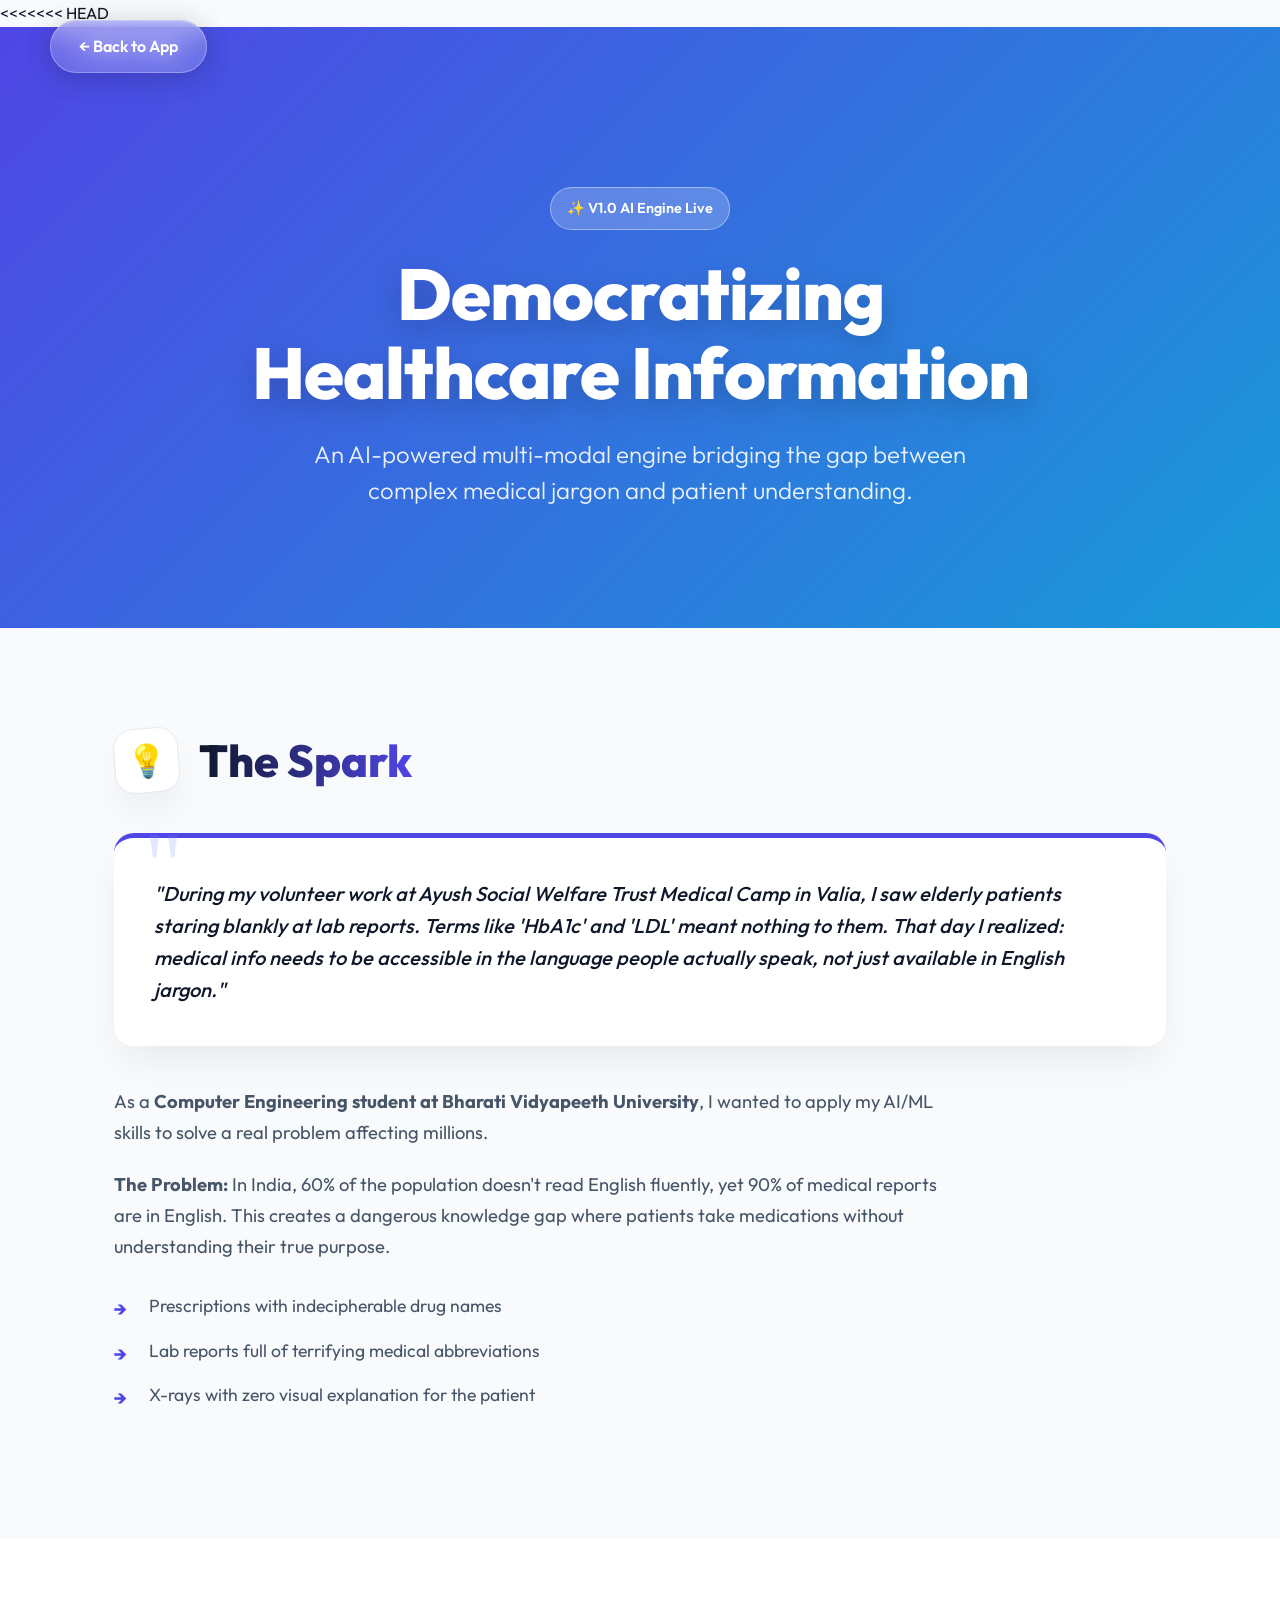
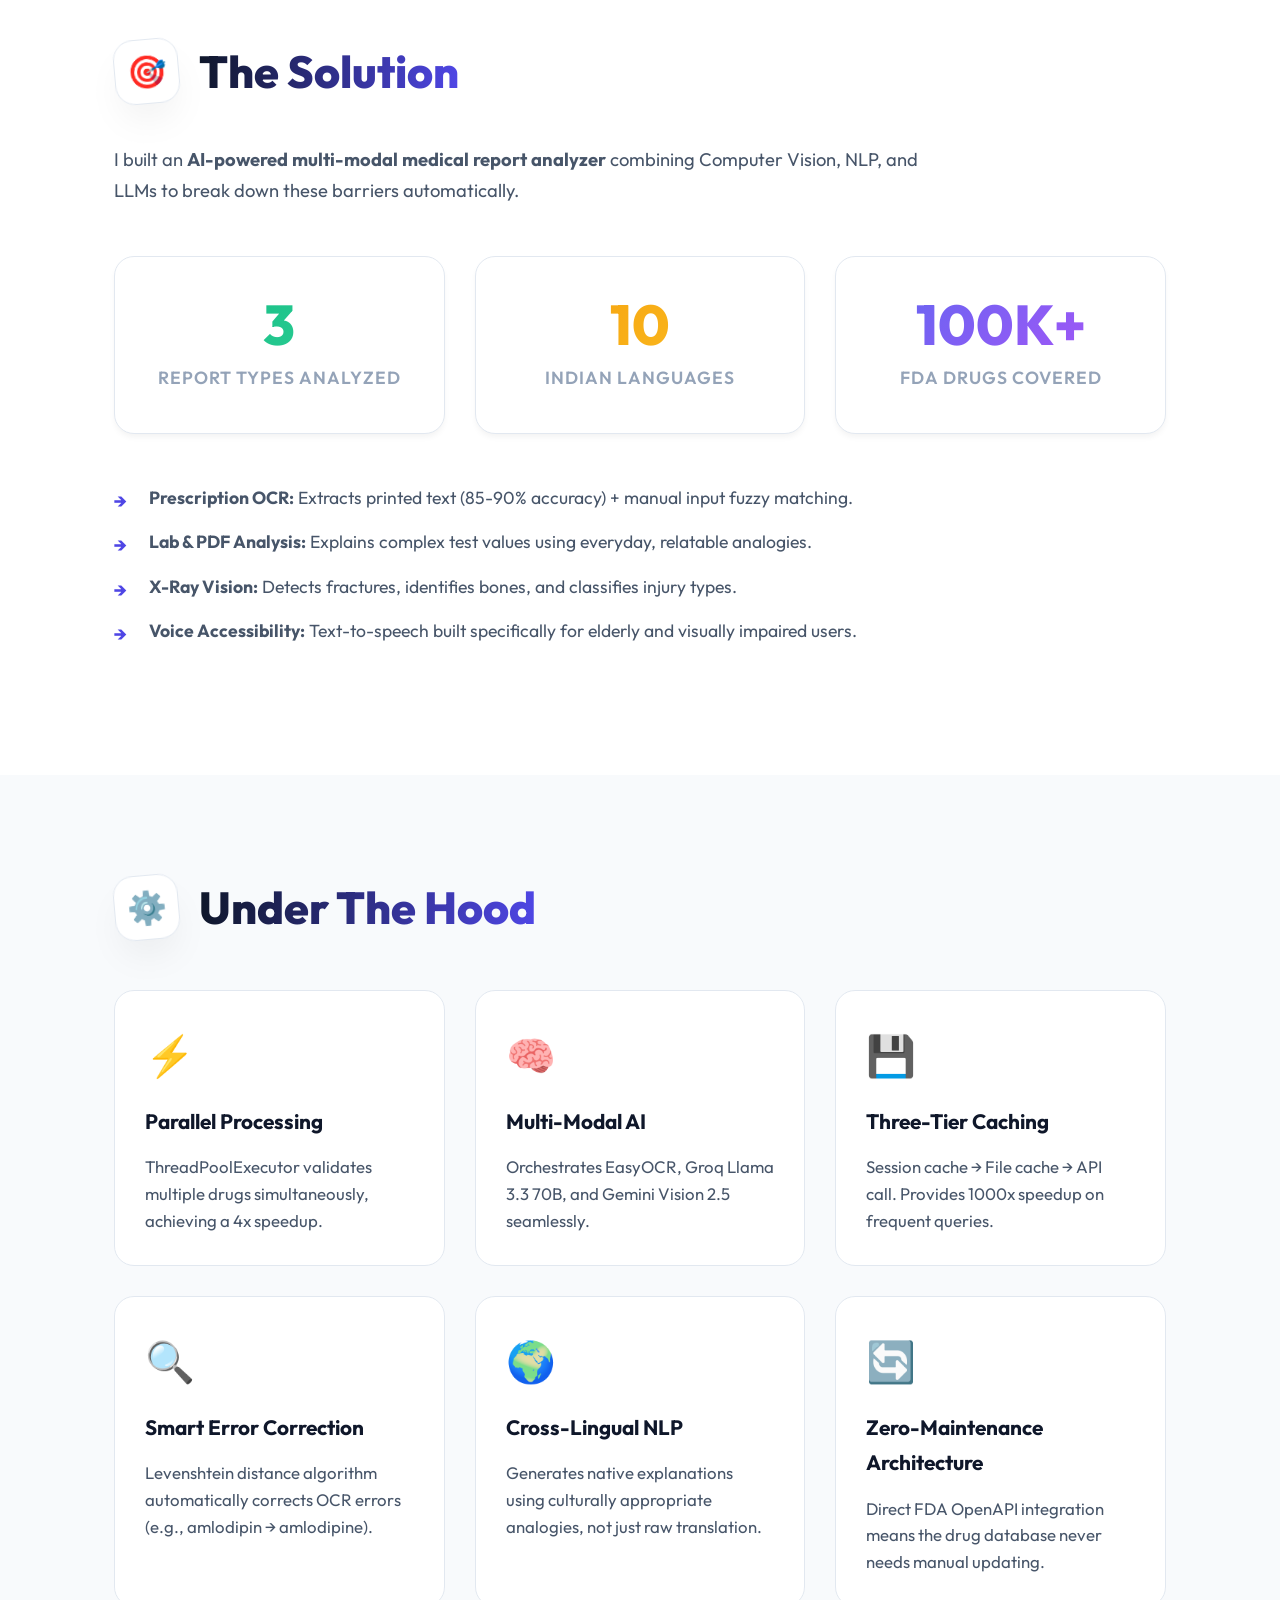
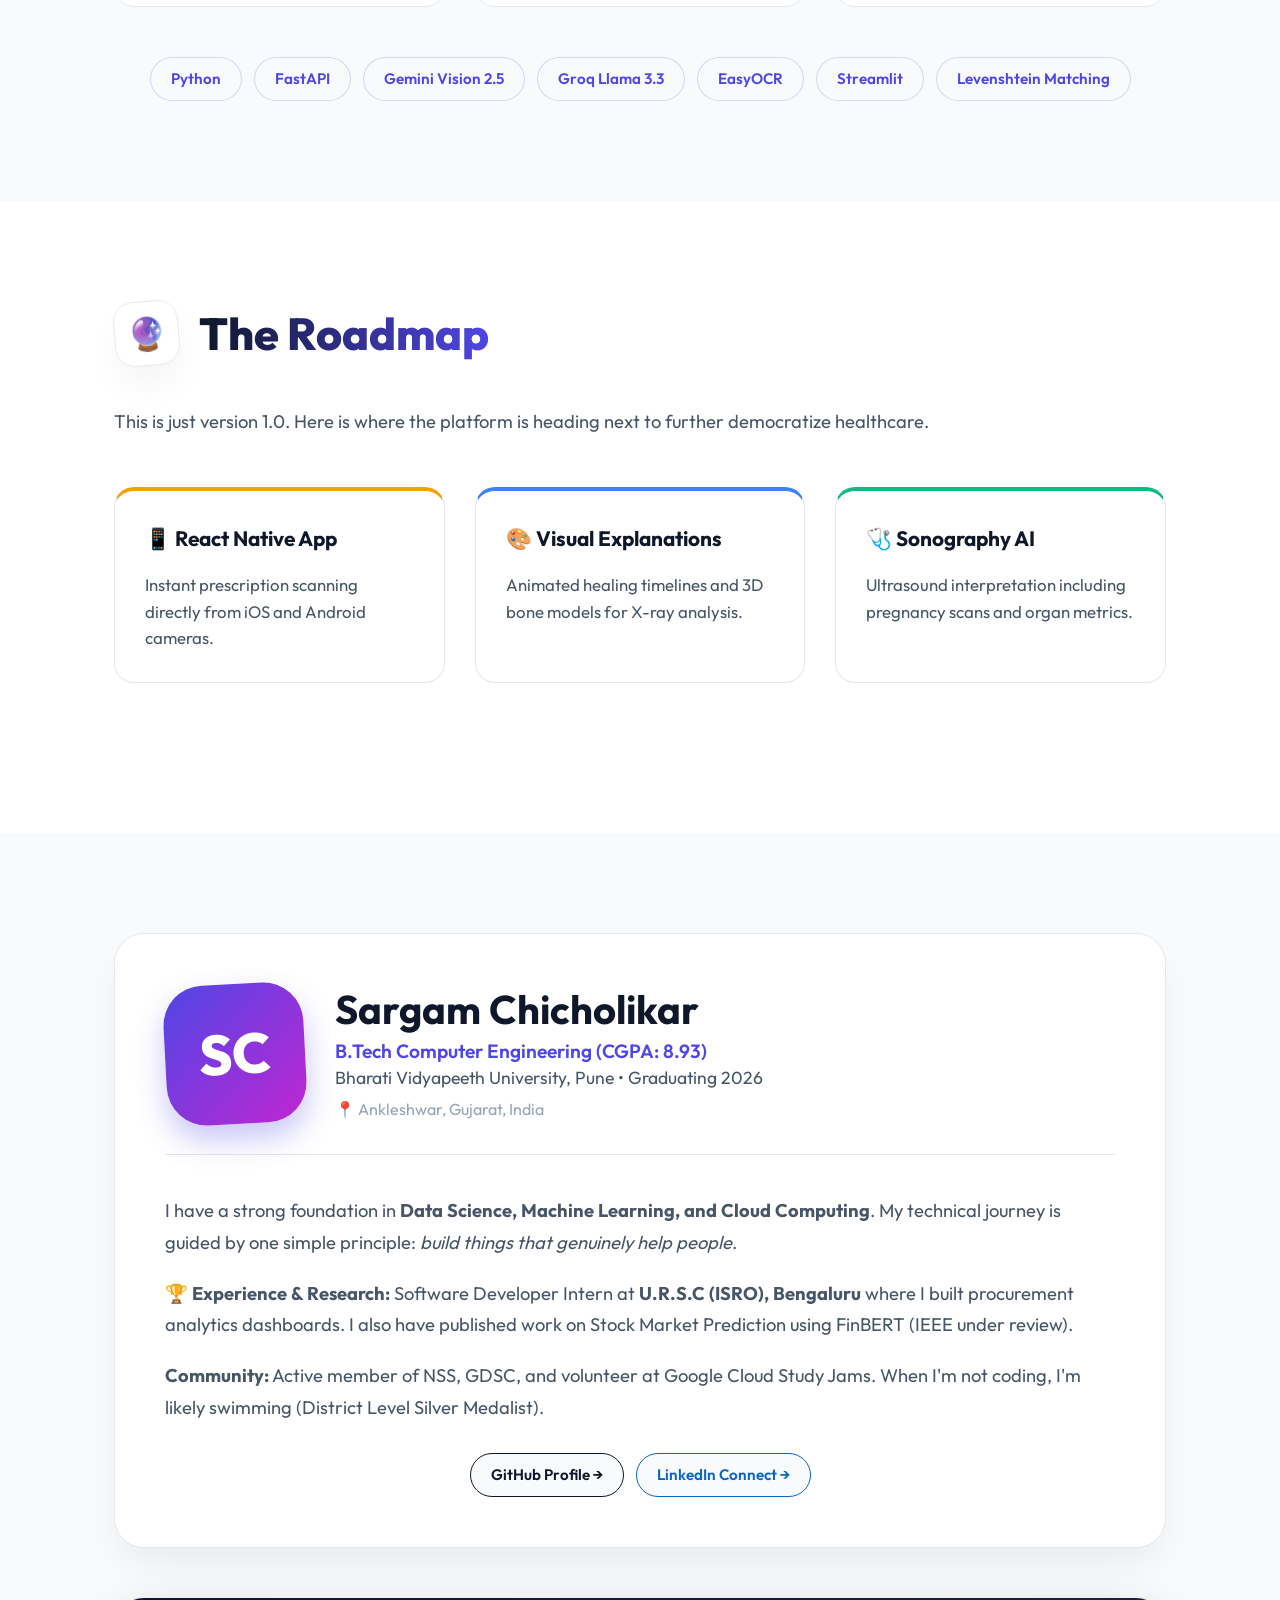
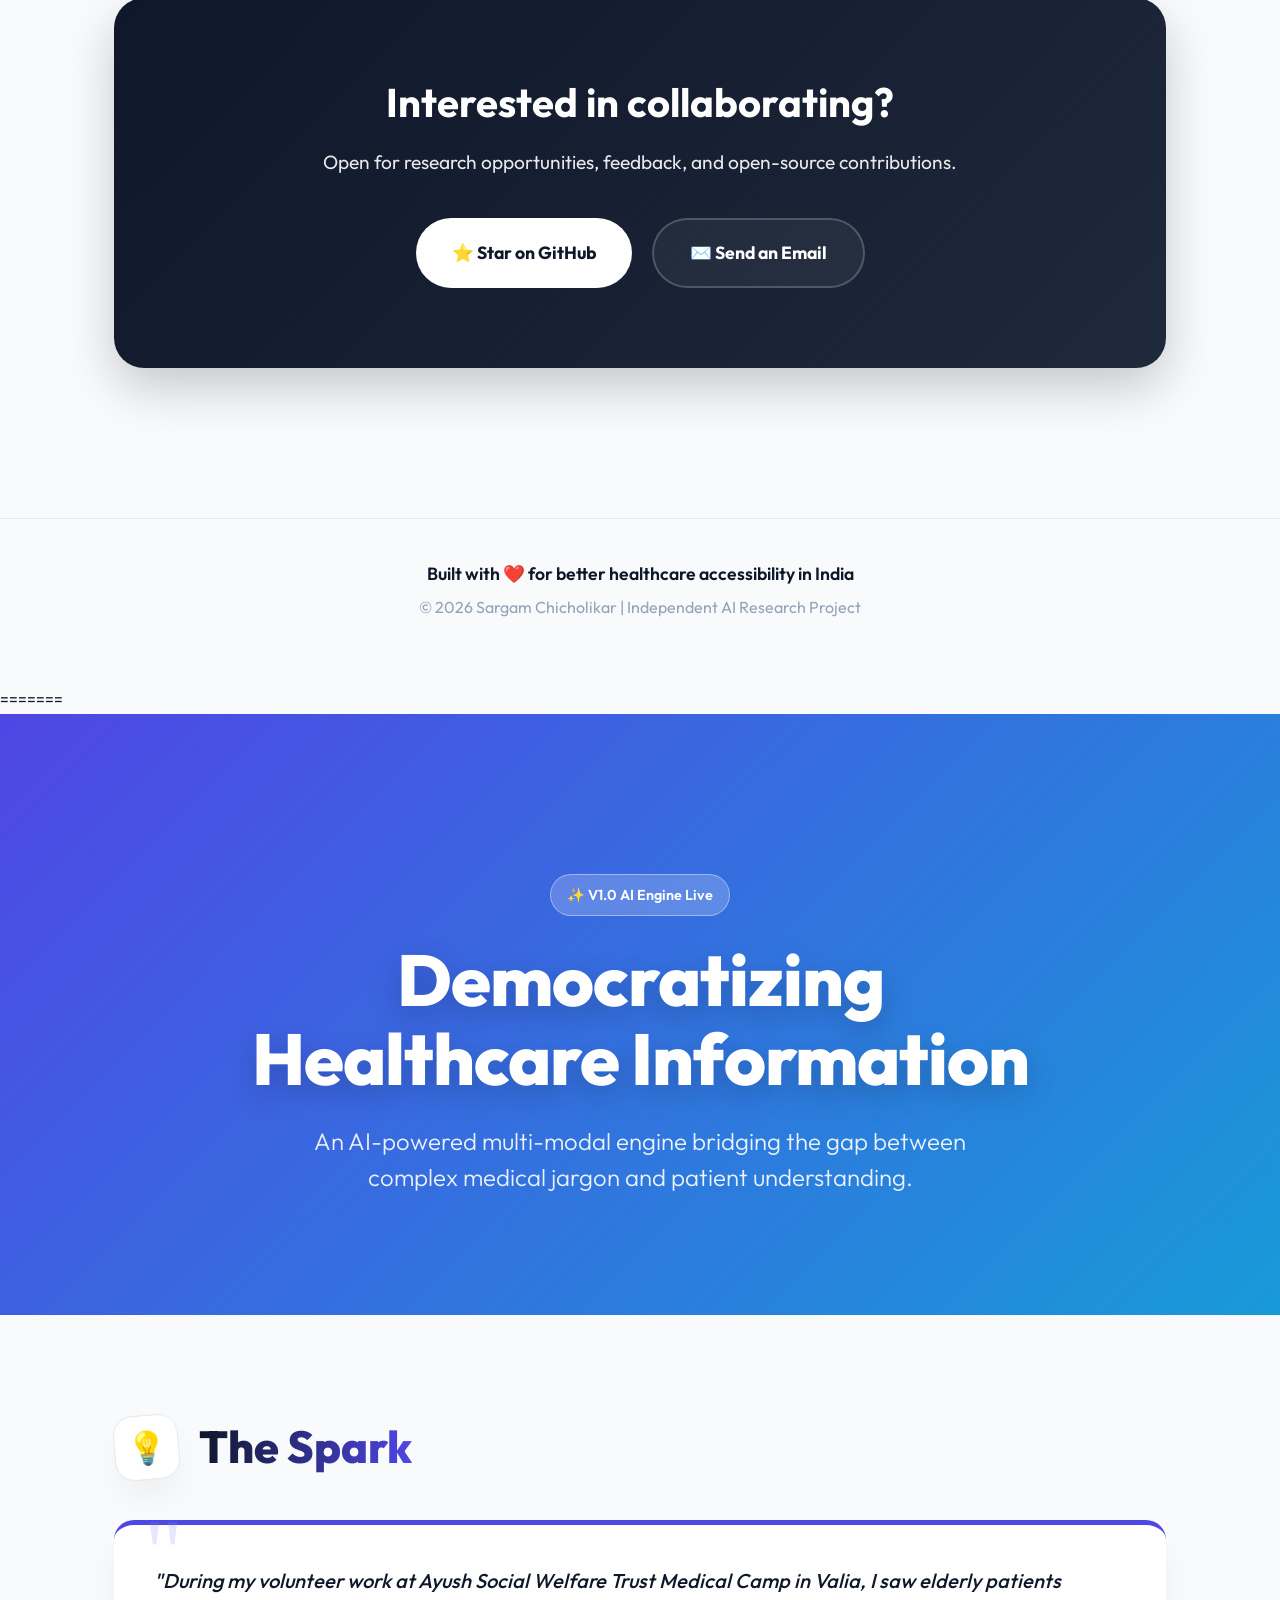
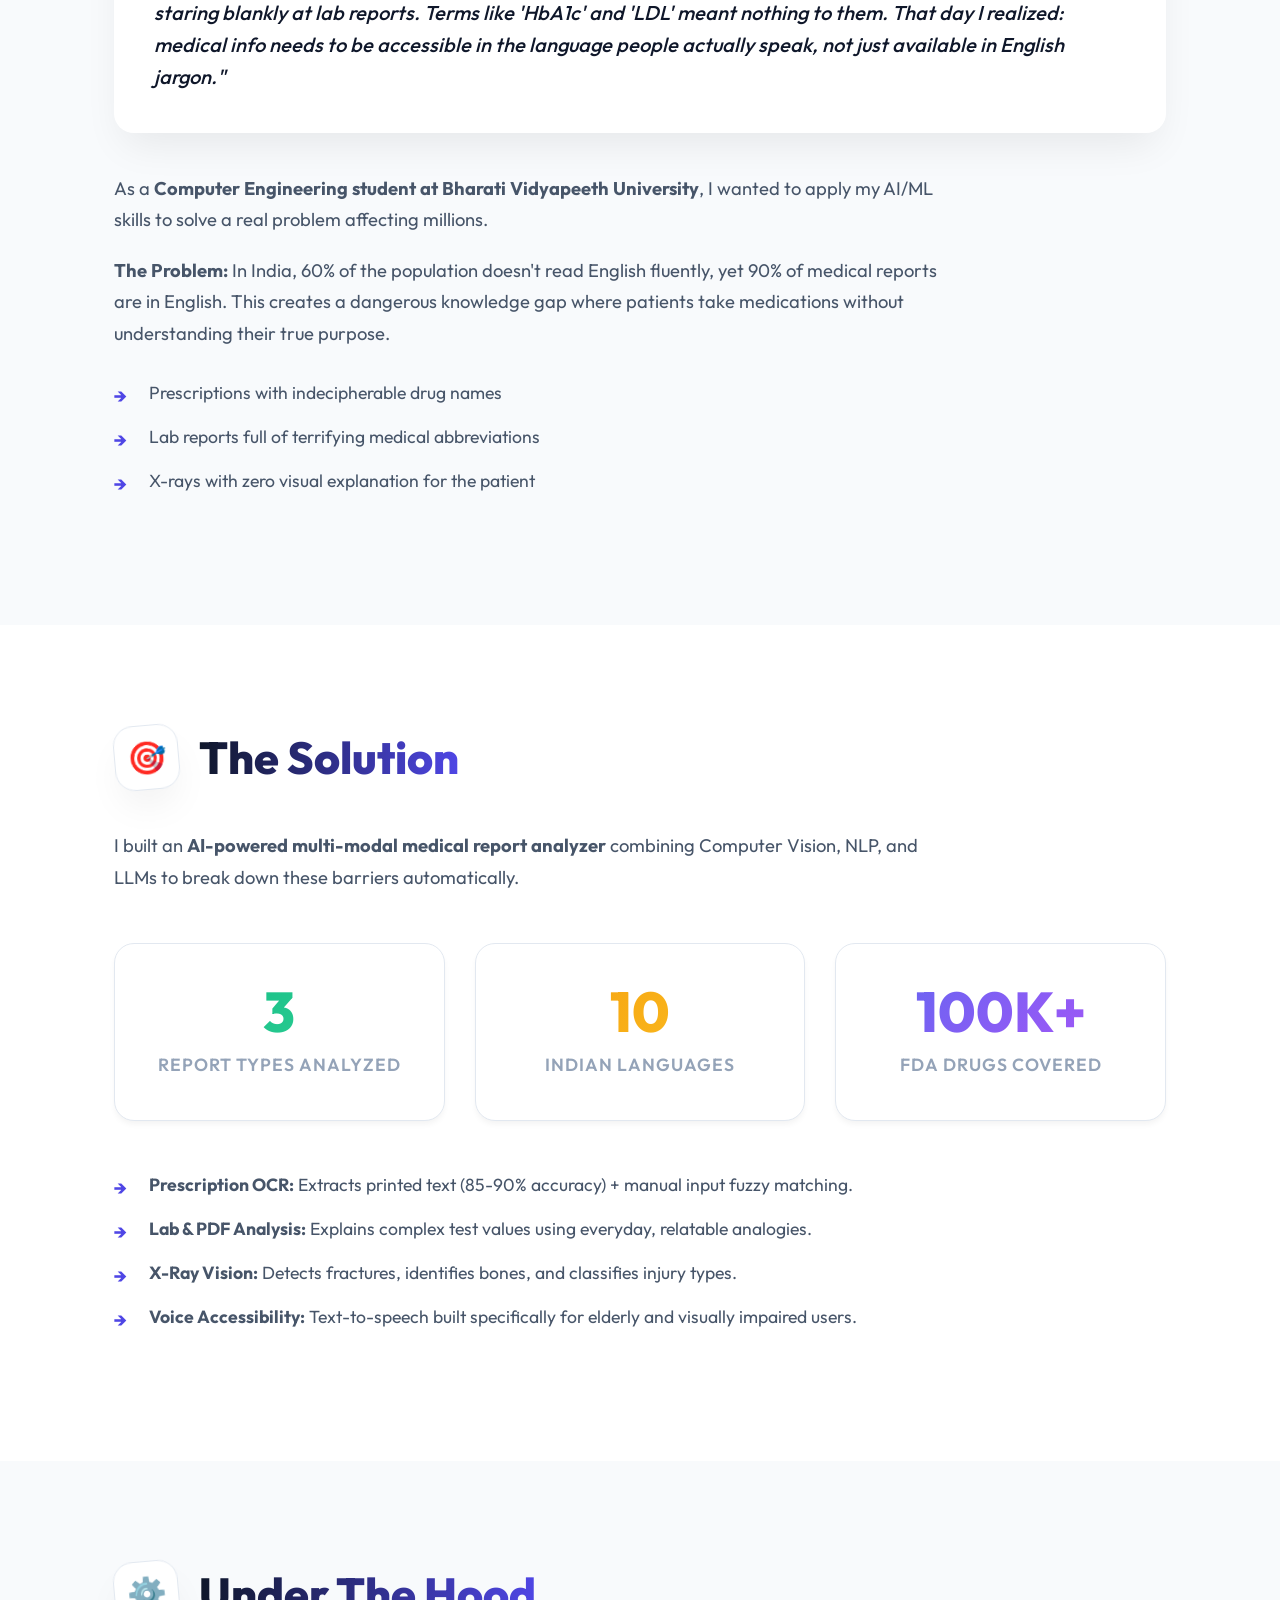
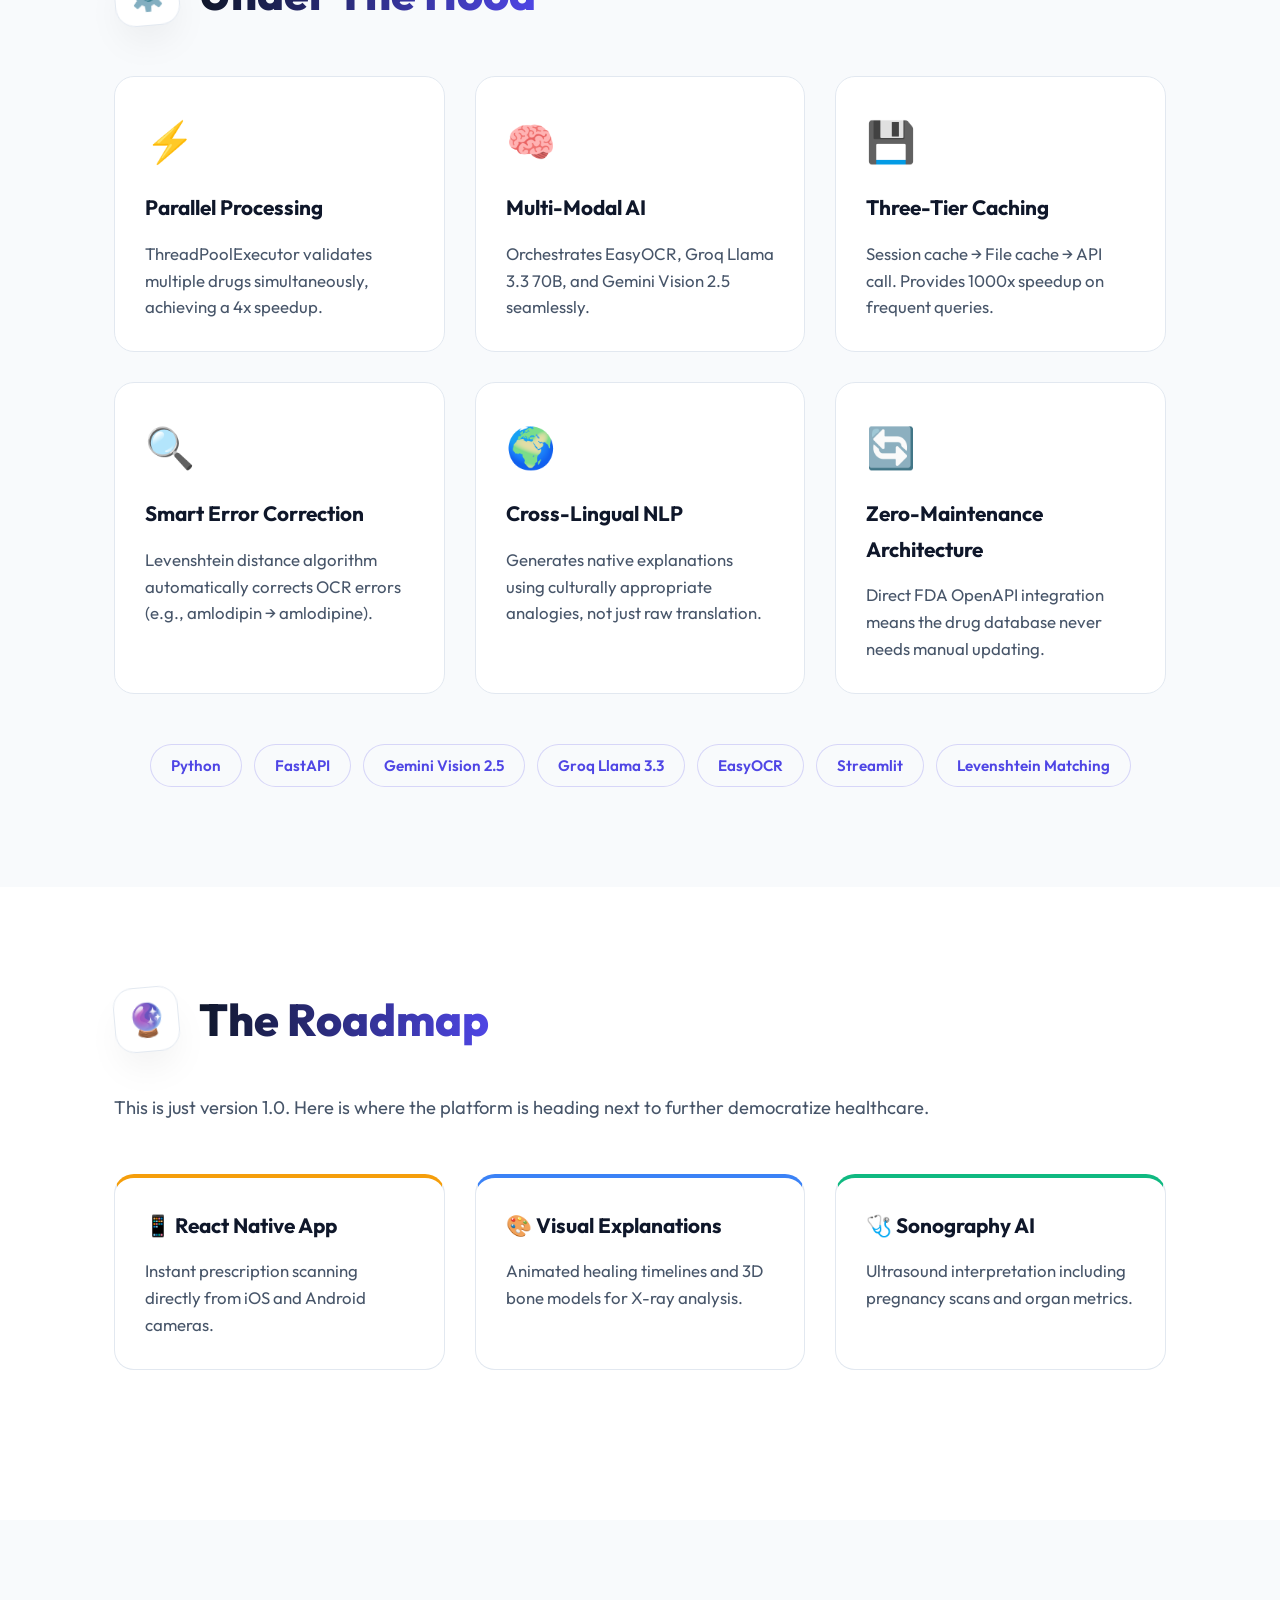
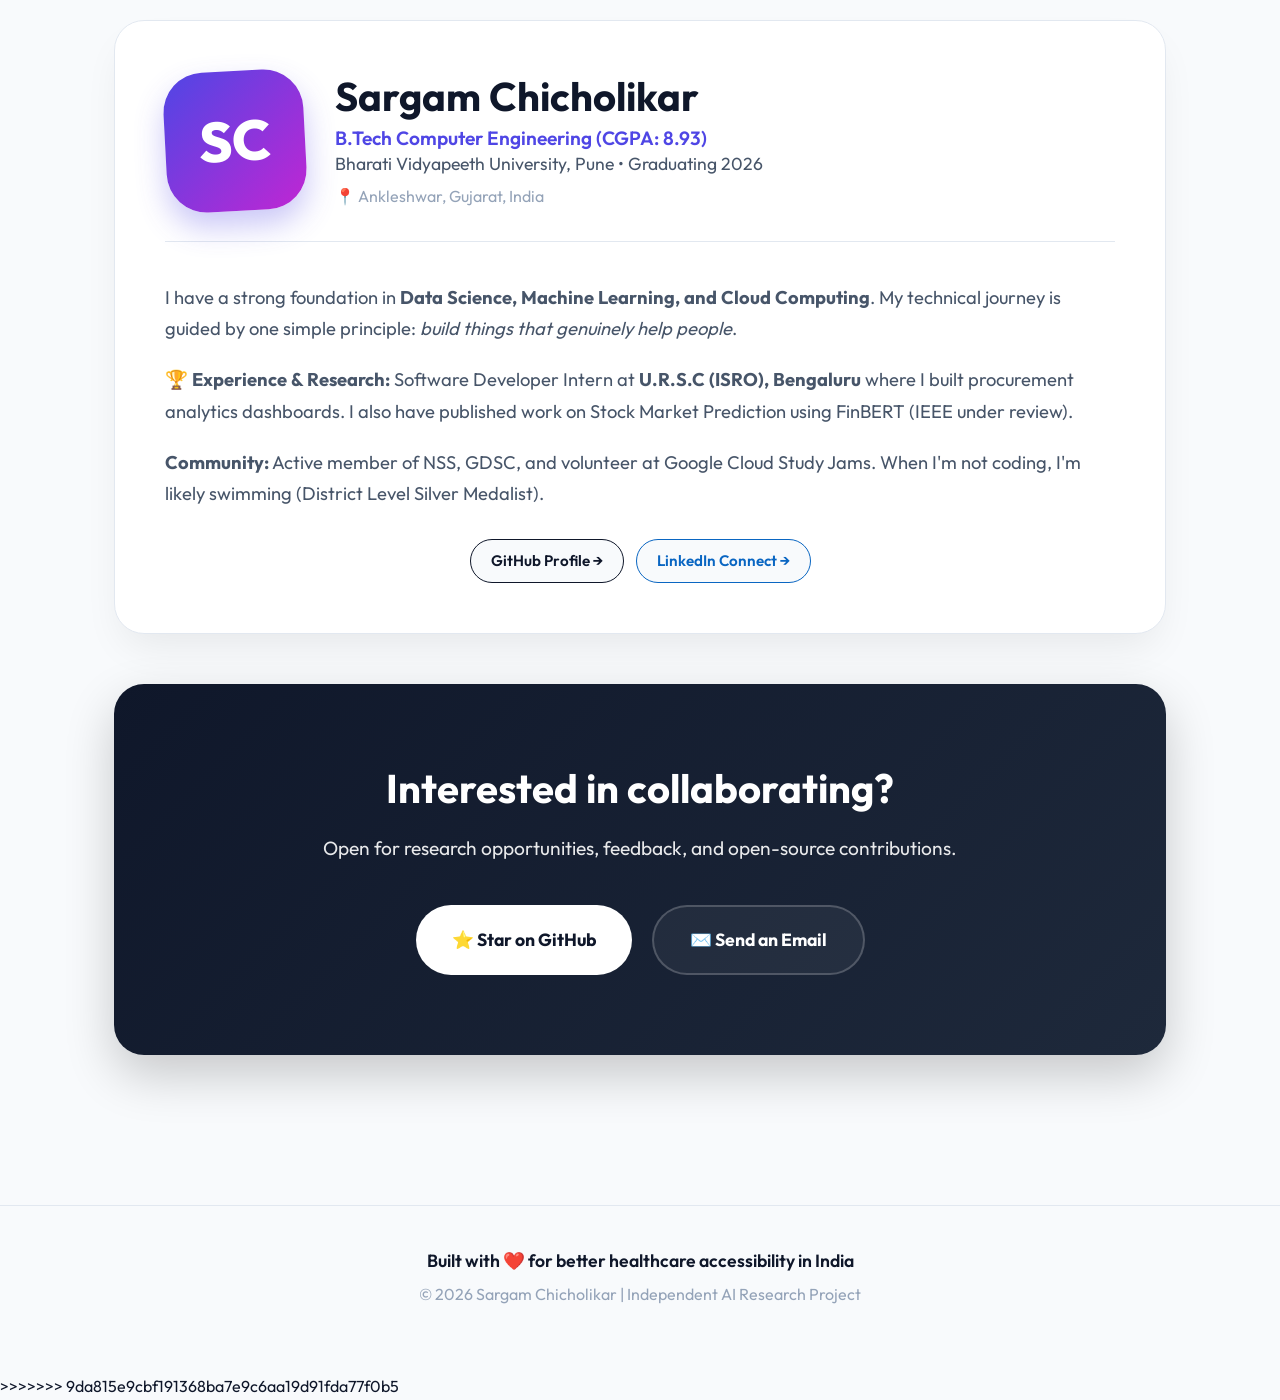
==== commit 5cac93cb: "Launch: MediSimplify v1.0 - Production Ready" ====
--- a/frontend/about.html
+++ b/frontend/about.html
@@ -1,3 +1,4 @@
+<<<<<<< HEAD
 <!DOCTYPE html>
 <html lang="en">
 <head>
@@ -859,4 +860,640 @@
         });
     </script>
 </body>
+=======
+<!DOCTYPE html>
+<html lang="en">
+<head>
+    <meta charset="UTF-8">
+    <meta name="viewport" content="width=device-width, initial-scale=1.0">
+    <title>About - Medical Report Simplifier</title>
+    <link href="https://fonts.googleapis.com/css2?family=Outfit:wght@300;400;500;600;700;800&display=swap" rel="stylesheet">
+    
+    <style>
+        :root {
+            --primary: #4f46e5;
+            --primary-light: #818cf8;
+            --secondary: #c026d3;
+            --accent: #06b6d4;
+            --success: #10b981;
+            --warning: #f59e0b;
+            --danger: #ef4444;
+            --text-dark: #0f172a;
+            --text-body: #475569;
+            --text-light: #94a3b8;
+            --bg-main: #f8fafc;
+            --bg-card: #ffffff;
+            --border: #e2e8f0;
+            --radius-sm: 12px;
+            --radius-md: 20px;
+            --radius-lg: 30px;
+            --shadow-float: 0 20px 40px -10px rgba(0,0,0,0.08);
+            --shadow-card: 0 4px 6px -1px rgba(0,0,0,0.05);
+        }
+
+        * { margin: 0; padding: 0; box-sizing: border-box; }
+
+        body {
+            font-family: 'Outfit', sans-serif;
+            background-color: var(--bg-main);
+            color: var(--text-dark);
+            line-height: 1.7;
+            overflow-x: hidden;
+            -webkit-font-smoothing: antialiased;
+        }
+
+        /* --- Animations --- */
+        @keyframes float {
+            0% { transform: translateY(0px); }
+            50% { transform: translateY(-10px); }
+            100% { transform: translateY(0px); }
+        }
+
+        @keyframes gradientShift {
+            0% { background-position: 0% 50%; }
+            50% { background-position: 100% 50%; }
+            100% { background-position: 0% 50%; }
+        }
+
+        @keyframes fadeUp {
+            from { opacity: 0; transform: translateY(30px); }
+            to { opacity: 1; transform: translateY(0); }
+        }
+
+        .animate-up {
+            animation: fadeUp 1s cubic-bezier(0.16, 1, 0.3, 1) forwards;
+            opacity: 0;
+        }
+
+        .delay-1 { animation-delay: 0.2s; }
+        .delay-2 { animation-delay: 0.4s; }
+        .delay-3 { animation-delay: 0.6s; }
+
+        /* --- Layout --- */
+        .container {
+            max-width: 1100px;
+            margin: 0 auto;
+            padding: 0 24px;
+        }
+
+        section { padding: 100px 0; position: relative; }
+
+        /* --- Hero Section --- */
+        .hero {
+            position: relative;
+            padding: 160px 20px 120px;
+            background: linear-gradient(-45deg, #4f46e5, #c026d3, #06b6d4, #4f46e5);
+            background-size: 400% 400%;
+            animation: gradientShift 15s ease infinite;
+            color: white;
+            text-align: center;
+            overflow: hidden;
+        }
+
+        /* Glassmorphism Navigation */
+        .nav-header {
+            position: absolute;
+            top: 20px;
+            left: 50%;
+            transform: translateX(-50%);
+            width: 95%;
+            max-width: 1200px;
+            display: flex;
+            justify-content: flex-start;
+            z-index: 100;
+        }
+
+        .back-btn {
+            background: rgba(255, 255, 255, 0.1);
+            backdrop-filter: blur(12px);
+            -webkit-backdrop-filter: blur(12px);
+            color: white;
+            padding: 12px 28px;
+            border-radius: 50px;
+            text-decoration: none;
+            font-weight: 600;
+            border: 1px solid rgba(255, 255, 255, 0.2);
+            transition: all 0.3s ease;
+            box-shadow: 0 4px 30px rgba(0, 0, 0, 0.1);
+        }
+
+        .back-btn:hover {
+            background: rgba(255, 255, 255, 0.2);
+            transform: translateY(-2px);
+        }
+
+        .version-badge {
+            background: rgba(255,255,255,0.2);
+            backdrop-filter: blur(10px);
+            padding: 8px 16px;
+            border-radius: 50px;
+            font-size: 0.9rem;
+            font-weight: 600;
+            display: inline-block;
+            margin-bottom: 24px;
+            border: 1px solid rgba(255,255,255,0.4);
+        }
+
+        .hero h1 {
+            font-size: clamp(3rem, 6vw, 4.5rem);
+            font-weight: 800;
+            line-height: 1.1;
+            margin-bottom: 24px;
+            letter-spacing: -1px;
+            text-shadow: 0 10px 30px rgba(0,0,0,0.2);
+        }
+
+        .hero .subtitle {
+            font-size: clamp(1.2rem, 2.5vw, 1.5rem);
+            color: rgba(255, 255, 255, 0.9);
+            max-width: 700px;
+            margin: 0 auto;
+            font-weight: 300;
+        }
+
+        /* --- Typography & Components --- */
+        .section-header {
+            display: flex;
+            align-items: center;
+            gap: 20px;
+            margin-bottom: 40px;
+        }
+
+        .icon-box {
+            width: 65px;
+            height: 65px;
+            background: white;
+            border-radius: 20px;
+            display: flex;
+            align-items: center;
+            justify-content: center;
+            font-size: 2rem;
+            box-shadow: var(--shadow-float);
+            border: 1px solid var(--border);
+            transform: rotate(-5deg);
+            transition: transform 0.3s ease;
+        }
+
+        section:hover .icon-box { transform: rotate(0deg) scale(1.1); }
+
+        .section-title {
+            font-size: clamp(2rem, 4vw, 2.8rem);
+            font-weight: 800;
+            background: linear-gradient(to right, var(--text-dark), var(--primary));
+            -webkit-background-clip: text;
+            -webkit-text-fill-color: transparent;
+        }
+
+        .text-block {
+            font-size: 1.15rem;
+            color: var(--text-body);
+            max-width: 850px;
+            margin-bottom: 24px;
+        }
+
+        /* Beautiful Quote Box */
+        .quote-card {
+            background: white;
+            padding: 40px;
+            border-radius: var(--radius-md);
+            position: relative;
+            box-shadow: var(--shadow-float);
+            margin: 40px 0;
+            border-top: 5px solid var(--primary);
+        }
+
+        .quote-card::before {
+            content: '"';
+            position: absolute;
+            top: -20px;
+            left: 30px;
+            font-size: 6rem;
+            color: var(--primary-light);
+            opacity: 0.2;
+            font-family: serif;
+            line-height: 1;
+        }
+
+        .quote-card p {
+            font-size: 1.25rem;
+            color: var(--text-dark);
+            font-style: italic;
+            position: relative;
+            z-index: 2;
+            font-weight: 500;
+        }
+
+        /* Modern Lists */
+        .styled-list { list-style: none; margin: 30px 0; }
+        .styled-list li {
+            position: relative;
+            padding-left: 35px;
+            margin-bottom: 16px;
+            font-size: 1.1rem;
+            color: var(--text-body);
+        }
+        .styled-list li::before {
+            content: '→';
+            position: absolute;
+            left: 0;
+            top: 2px;
+            color: var(--primary);
+            font-weight: bold;
+            font-size: 1.2rem;
+        }
+
+        /* Grids */
+        .grid-3 {
+            display: grid;
+            grid-template-columns: repeat(auto-fit, minmax(300px, 1fr));
+            gap: 30px;
+            margin: 50px 0;
+        }
+
+        .stat-card {
+            background: white;
+            padding: 40px 30px;
+            border-radius: var(--radius-md);
+            text-align: center;
+            box-shadow: var(--shadow-card);
+            border: 1px solid var(--border);
+            transition: all 0.4s ease;
+            position: relative;
+            overflow: hidden;
+        }
+
+        .stat-card::before {
+            content: '';
+            position: absolute;
+            top: 0; left: 0; width: 100%; height: 4px;
+            background: linear-gradient(to right, var(--primary), var(--secondary));
+            opacity: 0;
+            transition: opacity 0.3s ease;
+        }
+
+        .stat-card:hover {
+            transform: translateY(-10px);
+            box-shadow: var(--shadow-float);
+        }
+        .stat-card:hover::before { opacity: 1; }
+
+        .stat-num {
+            font-size: 3.5rem;
+            font-weight: 800;
+            background: linear-gradient(135deg, var(--primary), var(--secondary));
+            -webkit-background-clip: text;
+            -webkit-text-fill-color: transparent;
+            line-height: 1;
+            margin-bottom: 10px;
+        }
+
+        .stat-label { font-size: 1.1rem; font-weight: 600; color: var(--text-light); text-transform: uppercase; letter-spacing: 1px; }
+
+        /* Future Feature Cards */
+        .feature-box {
+            background: white;
+            padding: 30px;
+            border-radius: var(--radius-md);
+            border: 1px solid var(--border);
+            transition: all 0.3s ease;
+            display: flex;
+            flex-direction: column;
+            gap: 15px;
+        }
+        
+        .feature-box:hover { box-shadow: var(--shadow-float); transform: scale(1.02); }
+        .feature-icon { font-size: 2.5rem; }
+        .feature-title { font-size: 1.3rem; font-weight: 700; color: var(--text-dark); }
+        .feature-desc { color: var(--text-body); font-size: 1.05rem; }
+
+        /* Developer Card */
+        .dev-container {
+            background: white;
+            border-radius: var(--radius-lg);
+            padding: 50px;
+            box-shadow: var(--shadow-float);
+            position: relative;
+            overflow: hidden;
+            border: 1px solid var(--border);
+        }
+
+        .dev-header {
+            display: flex;
+            align-items: center;
+            gap: 30px;
+            margin-bottom: 40px;
+            border-bottom: 1px solid var(--border);
+            padding-bottom: 30px;
+        }
+
+        .dev-avatar {
+            width: 140px;
+            height: 140px;
+            background: linear-gradient(135deg, var(--primary), var(--secondary));
+            border-radius: 40px;
+            display: flex;
+            align-items: center;
+            justify-content: center;
+            font-size: 3.5rem;
+            color: white;
+            font-weight: 800;
+            box-shadow: 0 15px 30px rgba(79, 70, 229, 0.3);
+            transform: rotate(-3deg);
+        }
+
+        .dev-info h3 { font-size: 2.5rem; margin-bottom: 5px; color: var(--text-dark); }
+        .dev-info .degree { font-size: 1.2rem; color: var(--primary); font-weight: 600; }
+        .dev-info .uni { color: var(--text-body); font-size: 1.1rem; }
+
+        /* Tech Tags */
+        .tags-wrapper { display: flex; flex-wrap: wrap; gap: 12px; margin-top: 20px; }
+        .tech-tag {
+            background: var(--bg-main);
+            color: var(--primary);
+            padding: 8px 20px;
+            border-radius: 50px;
+            font-weight: 600;
+            font-size: 0.95rem;
+            border: 1px solid rgba(79, 70, 229, 0.2);
+            transition: all 0.3s ease;
+        }
+        .tech-tag:hover { background: var(--primary); color: white; transform: translateY(-3px); }
+
+        /* CTA Section */
+        .cta {
+            background: linear-gradient(135deg, var(--text-dark) 0%, #1e293b 100%);
+            border-radius: var(--radius-lg);
+            padding: 80px 40px;
+            text-align: center;
+            color: white;
+            margin: 50px 0;
+            box-shadow: 0 20px 50px rgba(0,0,0,0.2);
+        }
+
+        .cta h2 { font-size: 2.5rem; margin-bottom: 20px; }
+        .btn-flex { display: flex; justify-content: center; gap: 20px; flex-wrap: wrap; margin-top: 40px; }
+        
+        .btn {
+            padding: 18px 36px;
+            border-radius: 50px;
+            font-weight: 700;
+            font-size: 1.1rem;
+            text-decoration: none;
+            transition: all 0.3s ease;
+            display: inline-flex;
+            align-items: center;
+            gap: 10px;
+        }
+        
+        .btn-primary { background: white; color: var(--text-dark); }
+        .btn-primary:hover { transform: translateY(-5px); box-shadow: 0 15px 30px rgba(255,255,255,0.2); }
+        
+        .btn-outline {
+            background: rgba(255,255,255,0.05);
+            color: white;
+            border: 2px solid rgba(255,255,255,0.2);
+        }
+        .btn-outline:hover { background: rgba(255,255,255,0.1); border-color: white; transform: translateY(-5px); }
+
+        /* Footer */
+        footer { text-align: center; padding: 40px 20px 60px; color: var(--text-light); border-top: 1px solid var(--border); }
+
+        @media (max-width: 768px) {
+            .hero { padding: 140px 20px 80px; }
+            .dev-header { flex-direction: column; text-align: center; }
+            .dev-avatar { margin: 0 auto; transform: rotate(0); }
+            .section-title { font-size: 2.2rem; }
+        }
+    </style>
+</head>
+<body>
+
+    <nav class="nav-header">
+        <a href="/" class="back-btn">← Back to App</a>
+    </nav>
+
+    <header class="hero">
+        <div class="container animate-up">
+            <span class="version-badge">✨ V1.0 AI Engine Live</span>
+            <h1>Democratizing<br>Healthcare Information</h1>
+            <p class="subtitle">An AI-powered multi-modal engine bridging the gap between complex medical jargon and patient understanding.</p>
+        </div>
+    </header>
+
+    <section>
+        <div class="container">
+            <div class="section-header animate-up">
+                <div class="icon-box">💡</div>
+                <h2 class="section-title">The Spark</h2>
+            </div>
+            
+            <div class="quote-card animate-up delay-1">
+                <p>
+                    "During my volunteer work at Ayush Social Welfare Trust Medical Camp in Valia, I saw elderly patients staring blankly at lab reports. Terms like 'HbA1c' and 'LDL' meant nothing to them. That day I realized: medical info needs to be accessible in the language people actually speak, not just available in English jargon."
+                </p>
+            </div>
+
+            <div class="text-block animate-up delay-2">
+                <p style="margin-bottom: 20px;">
+                    As a <strong>Computer Engineering student at Bharati Vidyapeeth University</strong>, I wanted to apply my AI/ML skills to solve a real problem affecting millions. 
+                </p>
+                <p>
+                    <strong>The Problem:</strong> In India, 60% of the population doesn't read English fluently, yet 90% of medical reports are in English. This creates a dangerous knowledge gap where patients take medications without understanding their true purpose.
+                </p>
+            </div>
+            
+            <ul class="styled-list animate-up delay-3">
+                <li>Prescriptions with indecipherable drug names</li>
+                <li>Lab reports full of terrifying medical abbreviations</li>
+                <li>X-rays with zero visual explanation for the patient</li>
+            </ul>
+        </div>
+    </section>
+
+    <section style="background-color: white;">
+        <div class="container">
+            <div class="section-header animate-up">
+                <div class="icon-box" style="color: var(--success);">🎯</div>
+                <h2 class="section-title">The Solution</h2>
+            </div>
+
+            <p class="text-block animate-up delay-1">
+                I built an <strong>AI-powered multi-modal medical report analyzer</strong> combining Computer Vision, NLP, and LLMs to break down these barriers automatically.
+            </p>
+
+            <div class="grid-3 animate-up delay-2">
+                <div class="stat-card">
+                    <div class="stat-num" style="background: linear-gradient(135deg, #10b981, #34d399); -webkit-background-clip: text;">3</div>
+                    <div class="stat-label">Report Types Analyzed</div>
+                </div>
+                <div class="stat-card">
+                    <div class="stat-num" style="background: linear-gradient(135deg, #f59e0b, #fbbf24); -webkit-background-clip: text;">10</div>
+                    <div class="stat-label">Indian Languages</div>
+                </div>
+                <div class="stat-card">
+                    <div class="stat-num" style="background: linear-gradient(135deg, #6366f1, #a855f7); -webkit-background-clip: text;">100K+</div>
+                    <div class="stat-label">FDA Drugs Covered</div>
+                </div>
+            </div>
+
+            <div class="text-block animate-up delay-3" style="max-width: 100%;">
+                <ul class="styled-list">
+                    <li><strong>Prescription OCR:</strong> Extracts printed text (85-90% accuracy) + manual input fuzzy matching.</li>
+                    <li><strong>Lab & PDF Analysis:</strong> Explains complex test values using everyday, relatable analogies.</li>
+                    <li><strong>X-Ray Vision:</strong> Detects fractures, identifies bones, and classifies injury types.</li>
+                    <li><strong>Voice Accessibility:</strong> Text-to-speech built specifically for elderly and visually impaired users.</li>
+                </ul>
+            </div>
+        </div>
+    </section>
+
+    <section>
+        <div class="container">
+            <div class="section-header animate-up">
+                <div class="icon-box" style="color: var(--primary);">⚙️</div>
+                <h2 class="section-title">Under The Hood</h2>
+            </div>
+
+            <div class="grid-3 animate-up delay-1">
+                <div class="feature-box">
+                    <div class="feature-icon">⚡</div>
+                    <div class="feature-title">Parallel Processing</div>
+                    <div class="feature-desc">ThreadPoolExecutor validates multiple drugs simultaneously, achieving a 4x speedup.</div>
+                </div>
+                <div class="feature-box">
+                    <div class="feature-icon">🧠</div>
+                    <div class="feature-title">Multi-Modal AI</div>
+                    <div class="feature-desc">Orchestrates EasyOCR, Groq Llama 3.3 70B, and Gemini Vision 2.5 seamlessly.</div>
+                </div>
+                <div class="feature-box">
+                    <div class="feature-icon">💾</div>
+                    <div class="feature-title">Three-Tier Caching</div>
+                    <div class="feature-desc">Session cache → File cache → API call. Provides 1000x speedup on frequent queries.</div>
+                </div>
+                <div class="feature-box">
+                    <div class="feature-icon">🔍</div>
+                    <div class="feature-title">Smart Error Correction</div>
+                    <div class="feature-desc">Levenshtein distance algorithm automatically corrects OCR errors (e.g., amlodipin → amlodipine).</div>
+                </div>
+                <div class="feature-box">
+                    <div class="feature-icon">🌍</div>
+                    <div class="feature-title">Cross-Lingual NLP</div>
+                    <div class="feature-desc">Generates native explanations using culturally appropriate analogies, not just raw translation.</div>
+                </div>
+                <div class="feature-box">
+                    <div class="feature-icon">🔄</div>
+                    <div class="feature-title">Zero-Maintenance Architecture</div>
+                    <div class="feature-desc">Direct FDA OpenAPI integration means the drug database never needs manual updating.</div>
+                </div>
+            </div>
+
+            <div class="tags-wrapper animate-up delay-2" style="margin-top: 40px; justify-content: center;">
+                <span class="tech-tag">Python</span>
+                <span class="tech-tag">FastAPI</span>
+                <span class="tech-tag">Gemini Vision 2.5</span>
+                <span class="tech-tag">Groq Llama 3.3</span>
+                <span class="tech-tag">EasyOCR</span>
+                <span class="tech-tag">Streamlit</span>
+                <span class="tech-tag">Levenshtein Matching</span>
+            </div>
+        </div>
+    </section>
+
+    <section style="background-color: white;">
+        <div class="container">
+            <div class="section-header animate-up">
+                <div class="icon-box" style="color: var(--secondary);">🔮</div>
+                <h2 class="section-title">The Roadmap</h2>
+            </div>
+            
+            <p class="text-block animate-up delay-1">This is just version 1.0. Here is where the platform is heading next to further democratize healthcare.</p>
+
+            <div class="grid-3 animate-up delay-2">
+                <div class="feature-box" style="border-top: 4px solid #f59e0b;">
+                    <div class="feature-title">📱 React Native App</div>
+                    <div class="feature-desc">Instant prescription scanning directly from iOS and Android cameras.</div>
+                </div>
+                <div class="feature-box" style="border-top: 4px solid #3b82f6;">
+                    <div class="feature-title">🎨 Visual Explanations</div>
+                    <div class="feature-desc">Animated healing timelines and 3D bone models for X-ray analysis.</div>
+                </div>
+                <div class="feature-box" style="border-top: 4px solid #10b981;">
+                    <div class="feature-title">🩺 Sonography AI</div>
+                    <div class="feature-desc">Ultrasound interpretation including pregnancy scans and organ metrics.</div>
+                </div>
+            </div>
+        </div>
+    </section>
+
+    <section>
+        <div class="container">
+            <div class="dev-container animate-up">
+                <div class="dev-header">
+                    <div class="dev-avatar">SC</div>
+                    <div class="dev-info">
+                        <h3>Sargam Chicholikar</h3>
+                        <div class="degree">B.Tech Computer Engineering (CGPA: 8.93)</div>
+                        <div class="uni">Bharati Vidyapeeth University, Pune • Graduating 2026</div>
+                        <div style="color: var(--text-light); margin-top: 5px;">📍 Ankleshwar, Gujarat, India</div>
+                    </div>
+                </div>
+
+                <div class="text-block" style="max-width: 100%;">
+                    <p style="margin-bottom: 20px;">
+                        I have a strong foundation in <strong>Data Science, Machine Learning, and Cloud Computing</strong>. My technical journey is guided by one simple principle: <em>build things that genuinely help people</em>.
+                    </p>
+                    <p style="margin-bottom: 20px;">
+                        <strong>🏆 Experience & Research:</strong> Software Developer Intern at <strong>U.R.S.C (ISRO), Bengaluru</strong> where I built procurement analytics dashboards. I also have published work on Stock Market Prediction using FinBERT (IEEE under review).
+                    </p>
+                    <p>
+                        <strong>Community:</strong> Active member of NSS, GDSC, and volunteer at Google Cloud Study Jams. When I'm not coding, I'm likely swimming (District Level Silver Medalist).
+                    </p>
+                </div>
+
+                <div class="tags-wrapper" style="margin-top: 30px;">
+                    <a href="https://github.com/Sargamchicholikar" target="_blank" class="tech-tag" style="text-decoration: none; border-color: var(--text-dark); color: var(--text-dark);">GitHub Profile →</a>
+                    <a href="https://www.linkedin.com/in/sargam-chicholikar" target="_blank" class="tech-tag" style="text-decoration: none; border-color: #0a66c2; color: #0a66c2;">LinkedIn Connect →</a>
+                </div>
+            </div>
+            
+            <div class="cta animate-up delay-1">
+                <h2>Interested in collaborating?</h2>
+                <p style="font-size: 1.2rem; opacity: 0.9;">Open for research opportunities, feedback, and open-source contributions.</p>
+                
+                <div class="btn-flex">
+                    <a href="https://github.com/Sargamchicholikar/medical-simplifier" target="_blank" class="btn btn-primary">
+                        ⭐ Star on GitHub
+                    </a>
+                    <a href="mailto:sargamchicholikar@gmail.com" class="btn btn-outline">
+                        ✉️ Send an Email
+                    </a>
+                </div>
+            </div>
+        </div>
+    </section>
+
+    <footer>
+        <p style="font-weight: 600; color: var(--text-dark); font-size: 1.1rem; margin-bottom: 5px;">Built with ❤️ for better healthcare accessibility in India</p>
+        <p>© 2026 Sargam Chicholikar | Independent AI Research Project</p>
+    </footer>
+
+    <script>
+        document.addEventListener("DOMContentLoaded", function() {
+            const observer = new IntersectionObserver((entries) => {
+                entries.forEach(entry => {
+                    if (entry.isIntersecting) {
+                        entry.target.style.animationPlayState = 'running';
+                        observer.unobserve(entry.target);
+                    }
+                });
+            }, { threshold: 0.1 });
+
+            document.querySelectorAll('.animate-up').forEach(el => {
+                el.style.animationPlayState = 'paused';
+                observer.observe(el);
+            });
+        });
+    </script>
+</body>
+>>>>>>> 9da815e9cbf191368ba7e9c6aa19d91fda77f0b5
 </html>
